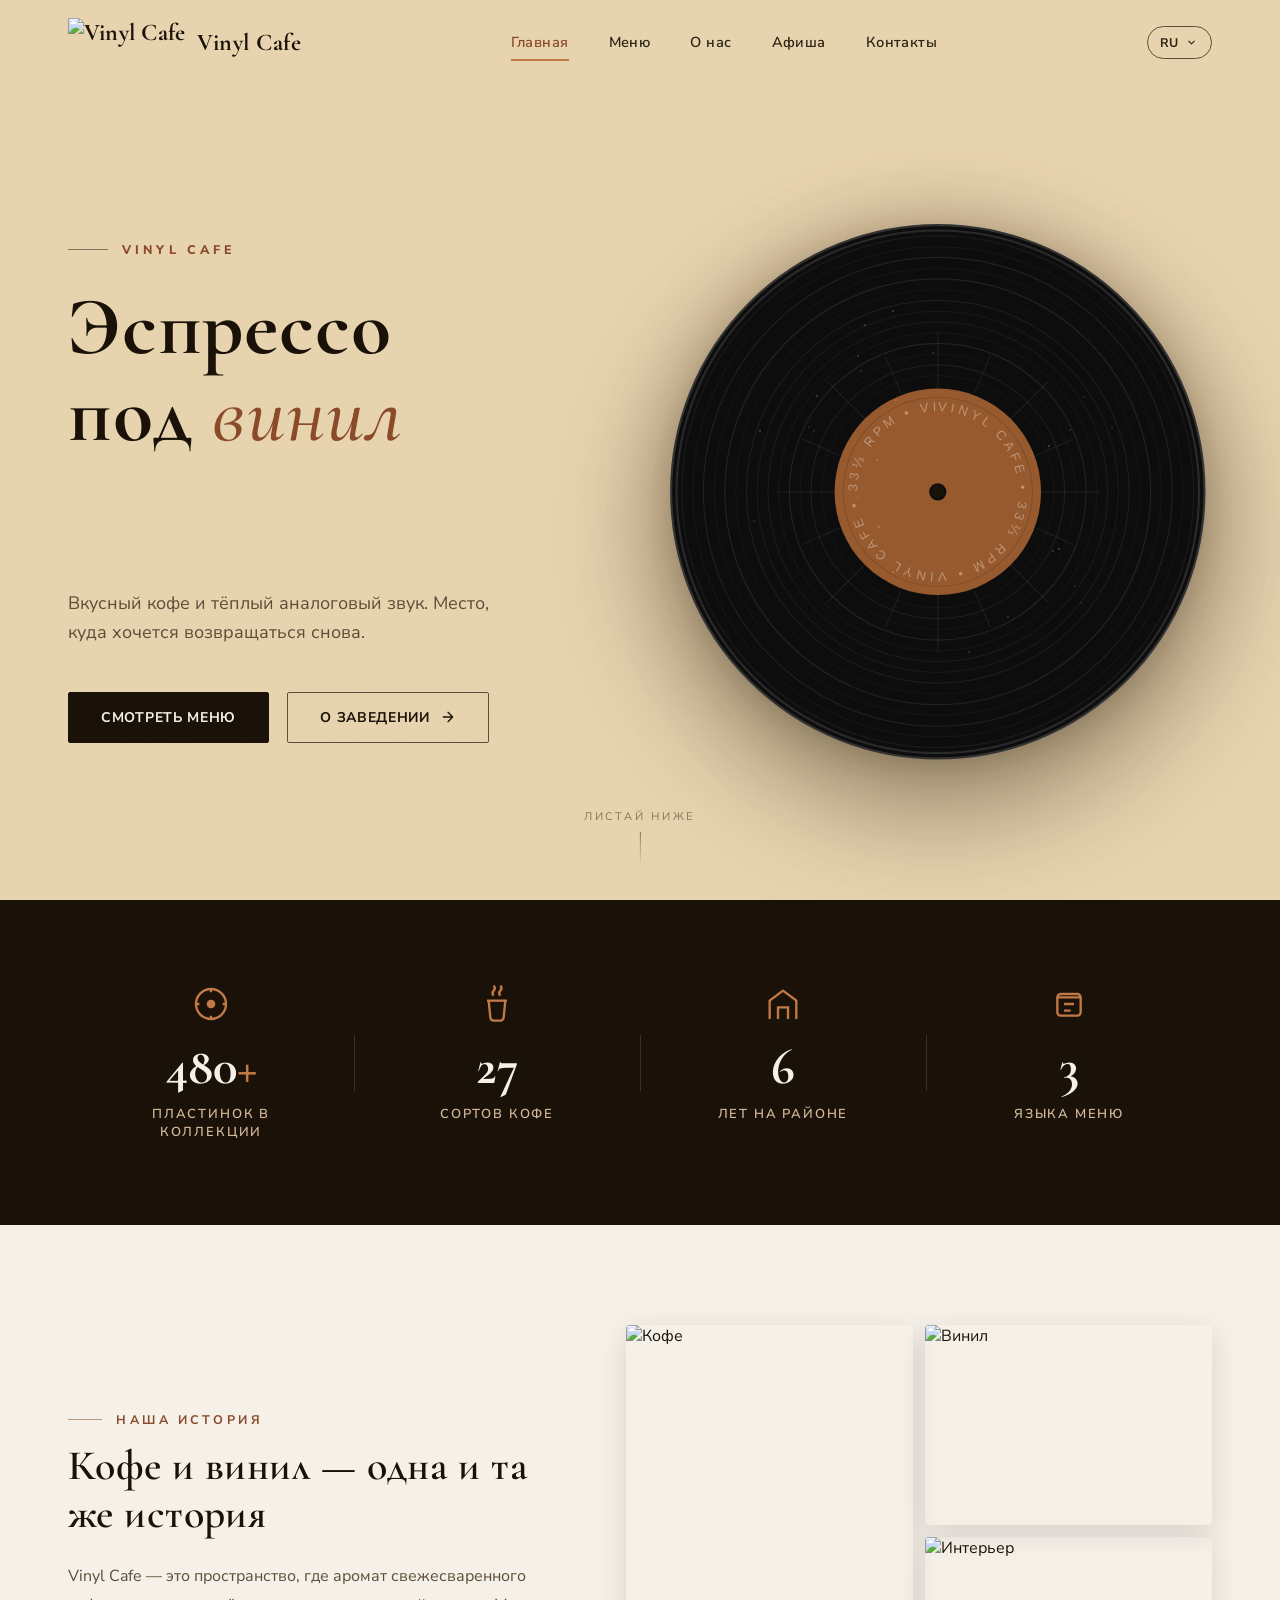
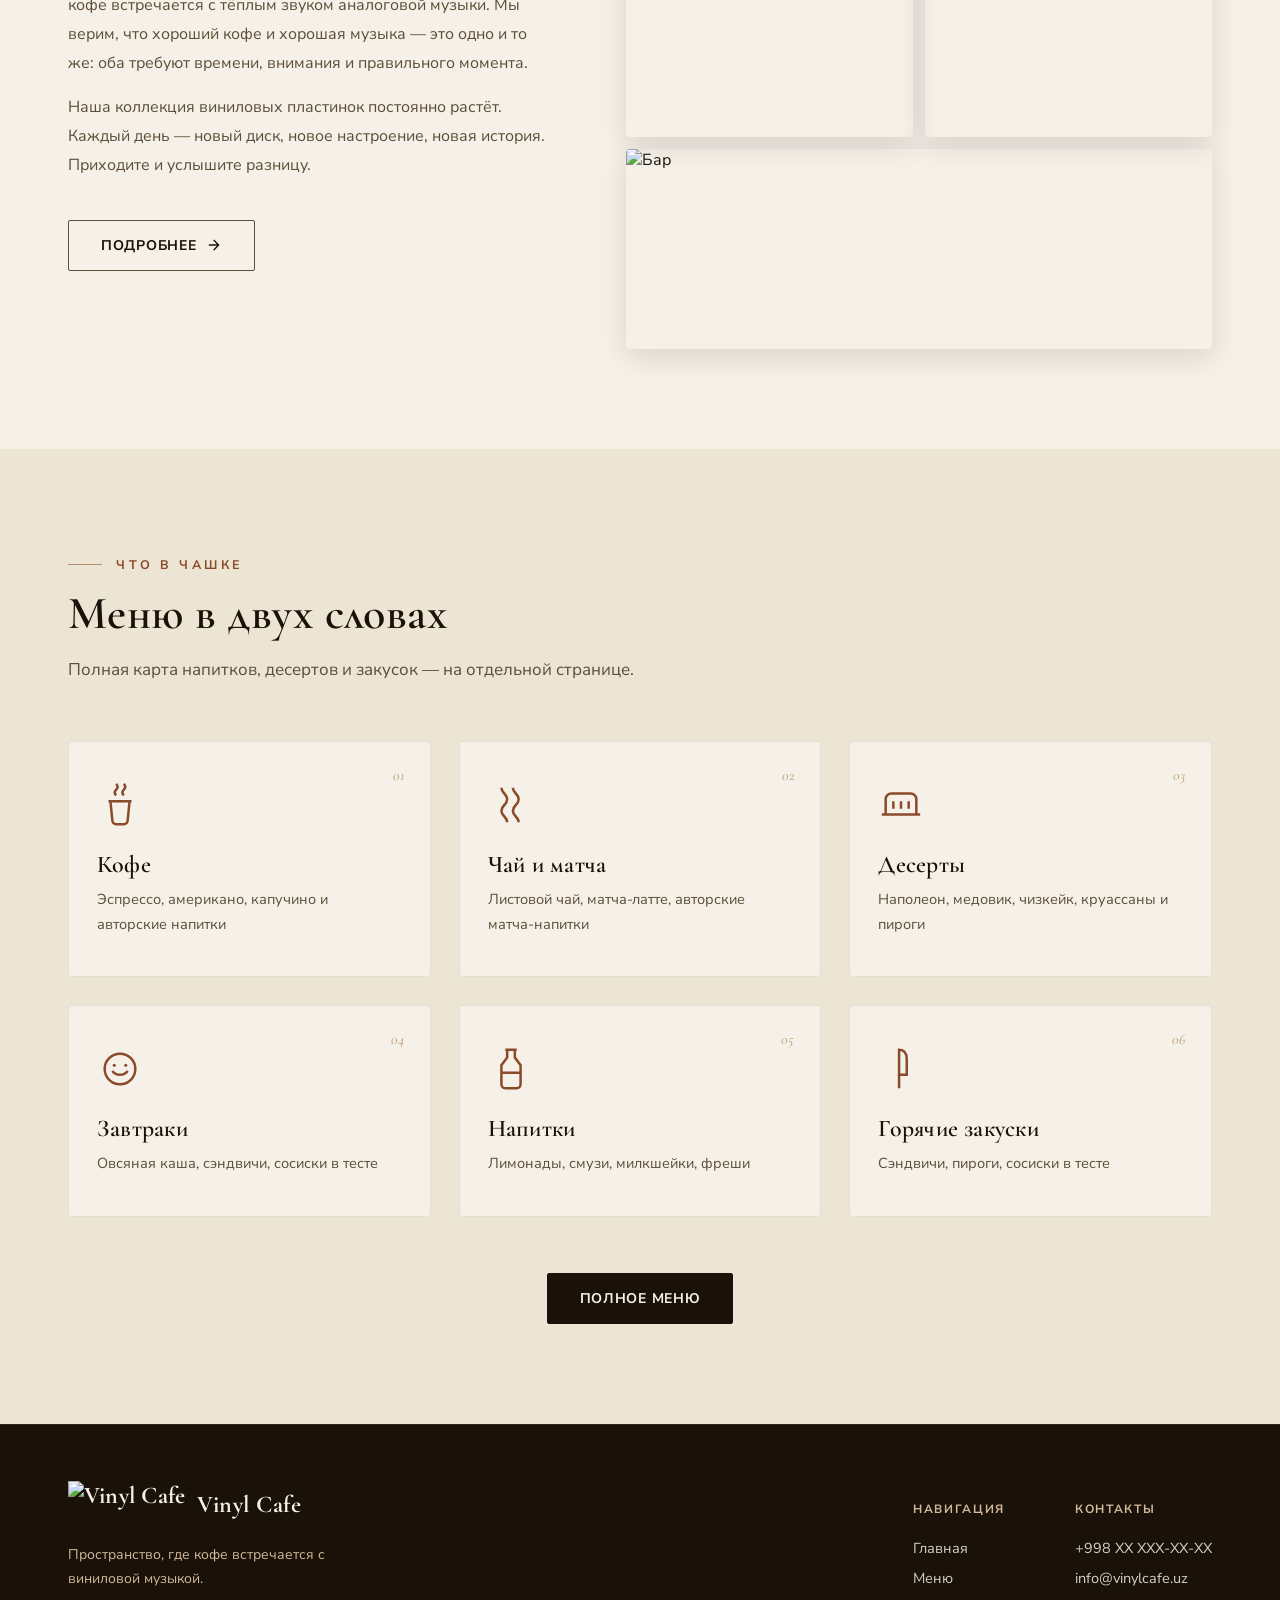
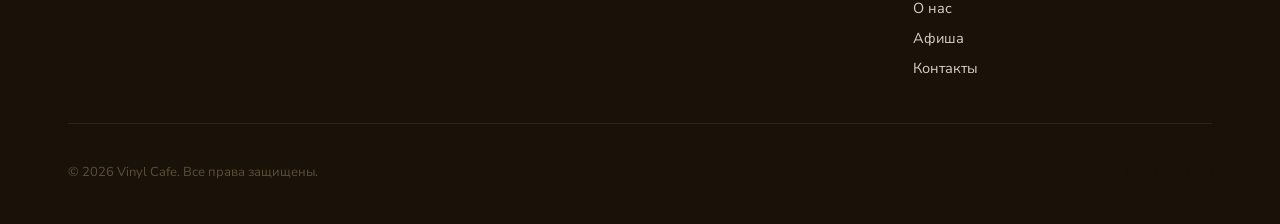
==== index.html @ 0c5d2803 "Add files via upload" ====
<!DOCTYPE html>
<html lang="ru">
<head>
<meta charset="UTF-8">
<meta name="viewport" content="width=device-width, initial-scale=1.0">
<title>Vinyl Cafe — кофе и винил</title>
<meta name="description" content="Vinyl Cafe — пространство, где кофе встречается с виниловой музыкой.">
<link rel="preconnect" href="https://fonts.googleapis.com">
<link rel="stylesheet" href="style.css">
</head>
<body>

<!-- ══════════════ NAV ══════════════ -->
<header class="nav" id="siteNav">
  <div class="nav__inner">
<a href="index.html" class="nav__logo">
  <img src="assets/images/logo_bg.png" alt="Vinyl Cafe" class="nav__logo-img" style="height:48px; width:auto;">
  <span class="nav__logo-text">Vinyl Cafe</span>
</a>
    <nav class="nav__links">
      <a href="index.html" class="nav__link active" data-i18n="nav_home">Главная</a>
      <a href="menu.html" class="nav__link" data-i18n="nav_menu">Меню</a>
      <a href="about.html" class="nav__link" data-i18n="nav_about">О нас</a>
      <a href="events.html" class="nav__link" data-i18n="nav_events">Афиша</a>
      <a href="contacts.html" class="nav__link" data-i18n="nav_contacts">Контакты</a>
    </nav>
    <div class="nav__right">
      <div class="lang" id="langSwitcher">
        <button class="lang__btn" type="button">
          <span id="langCurrent">RU</span>
          <svg viewBox="0 0 24 24" fill="none"><path d="M6 9l6 6 6-6" stroke-linecap="round" stroke-linejoin="round"/></svg>
        </button>
        <div class="lang__menu">
          <button class="lang__item" data-lang="ru"><span class="lang__flag">RU</span> Русский</button>
          <button class="lang__item" data-lang="en"><span class="lang__flag">EN</span> English</button>
          <button class="lang__item" data-lang="uz"><span class="lang__flag">UZ</span> O'zbekcha</button>
        </div>
      </div>
      <button class="nav__burger" id="burgerBtn"><span></span><span></span><span></span></button>
    </div>
  </div>
</header>

<div class="nav__overlay" id="navOverlay"></div>
<div class="nav__drawer" id="navDrawer">
  <button class="nav__drawer-close" id="drawerClose">
    <svg viewBox="0 0 24 24" fill="none"><path d="M6 6l12 12M18 6L6 18" stroke-linecap="round"/></svg>
  </button>
  <div class="nav__drawer-links">
    <a href="index.html" data-i18n="nav_home">Главная</a>
    <a href="menu.html" data-i18n="nav_menu">Меню</a>
    <a href="about.html" data-i18n="nav_about">О нас</a>
    <a href="events.html" data-i18n="nav_events">Афиша</a>
    <a href="contacts.html" data-i18n="nav_contacts">Контакты</a>
  </div>
  <div class="nav__drawer-social">
    <a class="social-btn" href="#" aria-label="Instagram">
      <svg viewBox="0 0 24 24"><rect x="3" y="3" width="18" height="18" rx="5"/><circle cx="12" cy="12" r="4"/><circle cx="17.5" cy="6.5" r="1" fill="currentColor" stroke="none"/></svg>
    </a>
    <a class="social-btn" href="#" aria-label="Telegram">
      <svg viewBox="0 0 24 24"><path d="M21 4L2.5 11.5l6 2 2 6.5 3-4 5 3.5L21 4z"/><path d="M8.5 13.5L18 7"/></svg>
    </a>
    <a class="social-btn" href="#" aria-label="YouTube">
      <svg viewBox="0 0 24 24"><rect x="2.5" y="6" width="19" height="12" rx="4"/><path d="M10.5 9.5l5 2.5-5 2.5v-5z" fill="currentColor" stroke="none"/></svg>
    </a>
  </div>
</div>

<!-- ══════════════ HERO ══════════════ -->
<section class="hero" id="hero">
  <div class="hero__grain"></div>
  <div class="hero__content">
    <div class="hero__text">
      <div class="hero__eyebrow">
        <span class="hero__eyebrow-line"></span>
        <span class="hero__eyebrow-text" id="heroTag">Vinyl Cafe</span>
      </div>
      <h1 class="hero__slogan" id="heroSlogan">
        <span id="sloganLine1"></span>
        <span id="sloganLine2"></span>
        <span id="sloganLine3"></span>
      </h1>
      <p class="hero__sub" id="heroSub"></p>
      <div class="hero__actions">
        <a href="menu.html" class="btn" data-i18n="hero_btn_menu">Смотреть меню</a>
        <a href="about.html" class="btn btn--ghost">
          <span data-i18n="hero_btn_about">О заведении</span>
          <svg viewBox="0 0 24 24" fill="none"><path d="M5 12h14M12 5l7 7-7 7" stroke-linecap="round" stroke-linejoin="round"/></svg>
        </a>
      </div>
    </div>
    <div class="hero__vinyl-area">
      <div class="hero__vinyl-wrapper" id="vinylWrapper">
        <div class="hero__vinyl-glow" id="vinylGlow"></div>
        <div class="hero__dust" aria-hidden="true"></div>
        <svg id="vinylSvg" viewBox="0 0 500 500" xmlns="http://www.w3.org/2000/svg" width="100%" height="100%">
          <g id="vinylDisc">
            <circle cx="250" cy="250" r="248" fill="#0D0D0D"/>
            <circle cx="250" cy="250" r="238" fill="none" stroke="#1a1a1a" stroke-width="1.2"/>
            <circle cx="250" cy="250" r="228" fill="none" stroke="#1a1a1a" stroke-width="0.8"/>
            <circle cx="250" cy="250" r="218" fill="none" stroke="#222" stroke-width="1"/>
            <circle cx="250" cy="250" r="208" fill="none" stroke="#1a1a1a" stroke-width="0.7"/>
            <circle cx="250" cy="250" r="198" fill="none" stroke="#222" stroke-width="1.2"/>
            <circle cx="250" cy="250" r="188" fill="none" stroke="#1a1a1a" stroke-width="0.6"/>
            <circle cx="250" cy="250" r="178" fill="none" stroke="#222" stroke-width="0.9"/>
            <circle cx="250" cy="250" r="168" fill="none" stroke="#1a1a1a" stroke-width="1"/>
            <circle cx="250" cy="250" r="158" fill="none" stroke="#222" stroke-width="0.7"/>
            <circle cx="250" cy="250" r="148" fill="none" stroke="#1a1a1a" stroke-width="0.8"/>
            <circle cx="250" cy="250" r="138" fill="none" stroke="#222" stroke-width="1.1"/>
            <circle cx="250" cy="250" r="128" fill="none" stroke="#1a1a1a" stroke-width="0.6"/>
            <circle cx="250" cy="250" r="118" fill="none" stroke="#222" stroke-width="0.9"/>
            <circle cx="250" cy="250" r="108" fill="none" stroke="#1a1a1a" stroke-width="0.7"/>
            <circle cx="250" cy="250" r="243" fill="none" stroke="#2a2a2a" stroke-width="2"/>
            <circle cx="250" cy="250" r="96" id="centerLabel" fill="#975a2f"/>
            <circle cx="250" cy="250" r="88" fill="none" stroke="rgba(0,0,0,0.15)" stroke-width="1"/>
            <path id="labelCircle" d="M250,175 a75,75 0 1,1 -0.01,0" fill="none"/>
            <text font-size="12" fill="rgba(255,255,255,0.35)" font-family="Arial" letter-spacing="3.5">
              <textPath href="#labelCircle">VINYL CAFE • 33⅓ RPM • VINYL CAFE • 33⅓ RPM • VINYL CAFE • </textPath>
            </text>
            <g stroke="rgba(255,255,255,0.07)" stroke-width="1">
              <line x1="250" y1="154" x2="250" y2="100"/>
              <line x1="250" y1="346" x2="250" y2="400"/>
              <line x1="154" y1="250" x2="100" y2="250"/>
              <line x1="346" y1="250" x2="400" y2="250"/>
              <line x1="182" y1="182" x2="147" y2="147"/>
              <line x1="318" y1="318" x2="353" y2="353"/>
              <line x1="318" y1="182" x2="353" y2="147"/>
              <line x1="182" y1="318" x2="147" y2="353"/>
              <line x1="216" y1="158" x2="201" y2="124"/>
              <line x1="284" y1="342" x2="299" y2="376"/>
              <line x1="342" y1="216" x2="376" y2="201"/>
              <line x1="158" y1="284" x2="124" y2="299"/>
              <line x1="158" y1="216" x2="124" y2="201"/>
              <line x1="342" y1="284" x2="376" y2="299"/>
              <line x1="216" y1="342" x2="201" y2="376"/>
              <line x1="284" y1="158" x2="299" y2="124"/>
            </g>
            <circle cx="250" cy="250" r="8" fill="#0D0D0D"/>
            <circle cx="250" cy="250" r="6" fill="#1a1209"/>
            <circle cx="250" cy="250" r="248" fill="none" stroke="#333" stroke-width="2"/>
          </g>
        </svg>
        
      </div>
    </div>
  </div>
  <div class="hero__scroll">
    <span data-i18n="hero_scroll">Листай ниже</span>
    <span class="line"></span>
  </div>
</section>

<!-- ══════════════ STATS ══════════════ -->
<section class="stats" id="stats">
  <div class="container">
    <div class="stats__grid" id="statsGrid"></div>
  </div>
</section>

<!-- ══════════════ ABOUT PREVIEW (на главной) ══════════════ -->
<section class="about-preview" id="about">
  <div class="container">
    <div class="about-preview__grid">
      <div class="about-preview__text reveal">
        <div class="eyebrow" data-i18n="about_eyebrow">Наша история</div>
        <h2 data-i18n="about_title">Кофе и винил — одна и та же история</h2>
        <p data-i18n="about_p1">Vinyl Cafe — это пространство, где аромат свежесваренного кофе встречается с тёплым звуком аналоговой музыки.</p>
        <p data-i18n="about_p2">Наша коллекция виниловых пластинок постоянно растёт. Каждый день — новый диск, новое настроение.</p>
        <a href="about.html" class="btn btn--ghost" style="margin-top:24px;">
          <span>Подробнее</span>
          <svg viewBox="0 0 24 24" fill="none"><path d="M5 12h14M12 5l7 7-7 7" stroke-linecap="round" stroke-linejoin="round"/></svg>
        </a>
      </div>
      <div class="about-preview__photos reveal">
        <div class="about-preview__grid-photos">
          <img src="assets/images/фото 1.jpg" alt="Кофе" class="about-preview__img about-preview__img--1">
          <img src="assets/images/фото 2.jpg" alt="Винил" class="about-preview__img about-preview__img--2">
          <img src="assets/images/фото 3.jpg" alt="Интерьер" class="about-preview__img about-preview__img--3">
          <img src="assets/images/фото 4.jpg" alt="Бар" class="about-preview__img about-preview__img--4">
        </div>
      </div>
    </div>
  </div>
</section>

<!-- ══════════════ MENU PREVIEW ══════════════ -->
<section class="menu-preview" id="menu">
  <div class="container">
    <div class="section-head reveal">
      <div class="eyebrow" data-i18n="menu_eyebrow">Что в чашке</div>
      <h2 data-i18n="menu_title">Меню в двух словах</h2>
      <p data-i18n="menu_desc">Полная карта напитков, десертов и виниловых редкостей — на отдельной странице.</p>
    </div>
    <div class="menu-grid" id="menuGrid"></div>
    <div class="menu-preview__cta">
    <a href="menu.html" class="btn" data-i18n="menu_cta">Полное меню</a>
    </div>
  </div>
</section>

<!-- ══════════════ FOOTER ══════════════ -->
<footer class="footer">
  <div class="container">
    <div class="footer__top">
      <div class="footer__brand">
        <a href="index.html" class="nav__logo">
          <img src="assets/images/logo_bg.png" alt="Vinyl Cafe" class="nav__logo-img" style="height:48px; width:auto;">
          <span class="nav__logo-text">Vinyl Cafe</span>
        </a>
        <p data-i18n="footer_desc">Пространство, где кофе встречается с виниловой музыкой.</p>
      </div>
      <div class="footer__cols">
        <div class="footer__col">
          <h5 data-i18n="footer_nav">Навигация</h5>
          <a href="index.html" data-i18n="nav_home">Главная</a>
          <a href="menu.html" data-i18n="nav_menu">Меню</a>
          <a href="about.html" data-i18n="nav_about">О нас</a>
          <a href="events.html" data-i18n="nav_events">Афиша</a>
          <a href="contacts.html" data-i18n="nav_contacts">Контакты</a>
        </div>
        <div class="footer__col">
          <h5 data-i18n="footer_contacts">Контакты</h5>
          <a href="tel:+998900000000">+998 XX XXX-XX-XX</a>
          <a href="mailto:info@vinylcafe.uz">info@vinylcafe.uz</a>
        </div>
      </div>
    </div>
    <div class="footer__bottom">
      <span>© 2026 Vinyl Cafe. <span data-i18n="footer_rights">Все права защищены.</span></span>
      <div class="footer__social">
        <a class="social-btn" href="#" aria-label="Instagram">
          <svg viewBox="0 0 24 24"><rect x="3" y="3" width="18" height="18" rx="5"/><circle cx="12" cy="12" r="4"/><circle cx="17.5" cy="6.5" r="1" fill="currentColor" stroke="none"/></svg>
        </a>
        <a class="social-btn" href="#" aria-label="Telegram">
          <svg viewBox="0 0 24 24"><path d="M21 4L2.5 11.5l6 2 2 6.5 3-4 5 3.5L21 4z"/><path d="M8.5 13.5L18 7"/></svg>
        </a>
      </div>
    </div>
  </div>
</footer>

<script src="i18n.js"></script>
<script src="script.js"></script>
</body>
</html>
---- style.css ----
@import url('https://fonts.googleapis.com/css2?family=Cormorant+Garamond:ital,wght@0,400;0,500;0,600;0,700;1,500&family=Nunito+Sans:wght@300;400;600;700;800&display=swap');

:root {
  --beige: #F5F0E8;
  --beige-dark: #EDE5D4;
  --brown-1: #E8D5B0;
  --brown-2: #D4B89A;
  --brown-3: #C8A882;
  --brown-4: #BF9B70;
  --ink: #1A1208;
  --ink-mid: #2C2416;
  --ink-light: #5C4E38;
  --accent: #C17A47;
  --accent-dark: #8B4A2A;
  --gold: #B8922A;

  --font-display: 'Cormorant Garamond', 'Georgia', serif;
  --font-body: 'Nunito Sans', 'Arial', sans-serif;

  --ease-vinyl: cubic-bezier(0.45, 0.05, 0.15, 1);
  --ease-soft: cubic-bezier(0.4, 0, 0.2, 1);

  --nav-h: 84px;
  --container: 1240px;
}

*, *::before, *::after { box-sizing: border-box; }
html { scroll-behavior: smooth; }
body {
  margin: 0;
  font-family: var(--font-body);
  color: var(--ink);
  background: var(--beige);
  -webkit-font-smoothing: antialiased;
  overflow-x: hidden;
}
h1, h2, h3, h4 {
  font-family: var(--font-display);
  font-weight: 600;
  color: var(--ink);
  margin: 0;
  letter-spacing: 0.01em;
}
p { margin: 0; line-height: 1.7; color: var(--ink-light); }
a { color: inherit; text-decoration: none; }
img { max-width: 100%; display: block; }
ul { list-style: none; margin: 0; padding: 0; }
button { font-family: inherit; cursor: pointer; background: none; border: none; }
svg { display: block; }

.container {
  max-width: var(--container);
  margin: 0 auto;
  padding: 0 48px;
}

::selection { background: var(--accent); color: var(--beige); }

.eyebrow {
  display: inline-flex;
  align-items: center;
  gap: 14px;
  font-family: var(--font-body);
  font-size: 12.5px;
  font-weight: 700;
  letter-spacing: 0.28em;
  text-transform: uppercase;
  color: var(--accent-dark);
}
.eyebrow::before {
  content: '';
  width: 34px; height: 1px;
  background: var(--accent-dark);
  opacity: 0.55;
}

.section-head {
  max-width: 640px;
  margin-bottom: 56px;
}
.section-head h2 {
  font-size: clamp(32px, 4vw, 46px);
  margin-top: 14px;
  line-height: 1.15;
}
.section-head p { margin-top: 16px; font-size: 17px; }

/* ─── Buttons ─── */
.btn {
  position: relative;
  display: inline-flex;
  align-items: center;
  gap: 10px;
  padding: 15px 32px;
  font-family: var(--font-body);
  font-size: 14px;
  font-weight: 700;
  letter-spacing: 0.05em;
  text-transform: uppercase;
  color: var(--beige);
  background: var(--ink);
  border: 1px solid var(--ink);
  border-radius: 2px;
  overflow: hidden;
  z-index: 1;
  transition: color 0.4s var(--ease-soft), border-color 0.4s var(--ease-soft);
}
.btn::before {
  content: '';
  position: absolute;
  inset: 0;
  background: var(--accent);
  transform: translateX(-102%);
  transition: transform 0.45s var(--ease-soft);
  z-index: -1;
}
.btn:hover::before { transform: translateX(0); }
.btn:hover { border-color: var(--accent); }

.btn--ghost {
  background: transparent;
  color: var(--ink);
  border: 1px solid var(--ink-light);
}
.btn--ghost::before { background: var(--ink); }
.btn--ghost:hover { color: var(--beige); border-color: var(--ink); }
.btn--ghost svg { width: 16px; height: 16px; stroke: currentColor; stroke-width: 2; transition: transform 0.3s var(--ease-soft); }
.btn--ghost:hover svg { transform: translateX(4px); }

/* ============================================================
   NAVIGATION (фикс)
   ============================================================ */
.nav {
  position: fixed;
  top: 0; left: 0; right: 0;
  z-index: 500;
  height: var(--nav-h);
  display: flex;
  align-items: center;
  background: transparent;
  transition: background 0.45s var(--ease-soft), backdrop-filter 0.45s var(--ease-soft), box-shadow 0.45s var(--ease-soft), height 0.35s var(--ease-soft);
}
.nav.is-scrolled {
  height: 68px;
  background: rgba(245, 240, 232, 0.85);
  -webkit-backdrop-filter: blur(14px) saturate(140%);
  backdrop-filter: blur(14px) saturate(140%);
  box-shadow: 0 1px 0 rgba(26,18,8,0.08), 0 12px 30px -18px rgba(26,18,8,0.25);
}
.nav__inner {
  width: 100%;
  max-width: var(--container);
  margin: 0 auto;
  padding: 0 48px;
  display: flex;
  align-items: center;
  justify-content: space-between;
}
.nav__logo {
  display: flex;
  align-items: center;
  gap: 12px;
  font-family: var(--font-display);
  font-size: 24px;
  font-weight: 700;
  color: var(--ink);
  letter-spacing: 0.01em;
}
.nav__logo .disc {
  width: 28px; height: 28px;
  border-radius: 50%;
  background: radial-gradient(circle at 35% 30%, #3a2c18, var(--ink) 70%);
  border: 2px solid var(--accent);
  position: relative;
  flex-shrink: 0;
}
.nav__logo .disc::after {
  content:'';
  position: absolute; inset: 0; margin: auto;
  width: 6px; height: 6px; border-radius: 50%;
  background: var(--beige);
}
.nav__logo-text { letter-spacing: 0.02em; }

.nav__links {
  display: flex;
  align-items: center;
  gap: 40px;
}
.nav__link {
  position: relative;
  font-size: 14.5px;
  font-weight: 600;
  letter-spacing: 0.03em;
  color: var(--ink-mid);
  padding: 6px 0;
  transition: color 0.3s var(--ease-soft);
}
.nav__link::after {
  content:'';
  position: absolute;
  left: 0; bottom: -3px;
  height: 2px; width: 0;
  background: var(--accent);
  transition: width 0.35s var(--ease-soft);
}
.nav__link:hover, .nav__link.active { color: var(--accent-dark); }
.nav__link:hover::after, .nav__link.active::after { width: 100%; }

.nav__right { display: flex; align-items: center; gap: 22px; }

/* Language Switcher */
.lang { position: relative; }
.lang__btn {
  display: flex;
  align-items: center;
  gap: 7px;
  background: transparent;
  border: 1px solid var(--ink-light);
  border-radius: 20px;
  padding: 7px 14px 7px 12px;
  font-size: 12.5px;
  font-weight: 700;
  letter-spacing: 0.06em;
  color: var(--ink-mid);
  transition: border-color 0.3s, background 0.3s;
}
.lang__btn:hover { border-color: var(--accent-dark); background: rgba(193,122,71,0.08); }
.lang__btn svg { width: 11px; height: 11px; stroke: currentColor; stroke-width: 2.4; transition: transform 0.3s var(--ease-soft); }
.lang.is-open .lang__btn svg { transform: rotate(180deg); }
.lang__menu {
  position: absolute;
  top: calc(100% + 10px);
  right: 0;
  min-width: 148px;
  background: var(--beige);
  border: 1px solid rgba(26,18,8,0.1);
  border-radius: 10px;
  box-shadow: 0 18px 40px -14px rgba(26,18,8,0.35);
  padding: 6px;
  opacity: 0;
  visibility: hidden;
  transform: translateY(-8px);
  transition: opacity 0.28s var(--ease-soft), transform 0.28s var(--ease-soft), visibility 0.28s;
}
.lang.is-open .lang__menu { opacity: 1; visibility: visible; transform: translateY(0); }
.lang__item {
  display: flex;
  align-items: center;
  gap: 10px;
  width: 100%;
  padding: 9px 10px;
  font-size: 13.5px;
  font-weight: 600;
  color: var(--ink-mid);
  border-radius: 6px;
  text-align: left;
  transition: background 0.2s, color 0.2s;
}
.lang__item:hover { background: var(--brown-1); color: var(--ink); }
.lang__flag {
  width: 22px; height: 16px;
  display: inline-flex; align-items:center; justify-content:center;
  font-size: 10px; font-weight: 800;
  background: var(--brown-2); border-radius: 3px; color: var(--ink);
}

.nav__burger {
  display: none;
  flex-direction: column;
  justify-content: center;
  gap: 5px;
  width: 40px; height: 40px;
}
.nav__burger span {
  display: block; height: 2px; width: 100%;
  background: var(--ink);
  border-radius: 2px;
  transition: transform 0.35s var(--ease-soft), opacity 0.25s var(--ease-soft);
}
.nav__burger.is-active span:nth-child(1){ transform: translateY(7px) rotate(45deg); }
.nav__burger.is-active span:nth-child(2){ opacity: 0; }
.nav__burger.is-active span:nth-child(3){ transform: translateY(-7px) rotate(-45deg); }

.nav__drawer {
  position: fixed;
  top: 0; right: 0;
  width: min(340px, 82vw);
  height: 100vh;
  background: var(--ink);
  z-index: 600;
  padding: 100px 40px 40px;
  transform: translateX(100%);
  transition: transform 0.55s var(--ease-vinyl);
  display: flex; flex-direction: column; gap: 34px;
}
.nav__drawer.is-open { transform: translateX(0); }
.nav__drawer-close {
  position: absolute;
  top: 28px; right: 28px;
  width: 40px; height: 40px;
  color: var(--beige);
}
.nav__drawer-close svg { width: 22px; height: 22px; stroke: currentColor; stroke-width: 1.7; }
.nav__drawer-links { display: flex; flex-direction: column; gap: 6px; }
.nav__drawer-links a {
  font-family: var(--font-display);
  font-size: 30px;
  font-weight: 600;
  color: var(--brown-1);
  padding: 10px 0;
  border-bottom: 1px solid rgba(245,240,232,0.08);
  opacity: 0;
  transform: translateY(14px);
  transition: opacity 0.5s var(--ease-soft), transform 0.5s var(--ease-soft), color 0.3s;
}
.nav__drawer.is-open .nav__drawer-links a { opacity: 1; transform: translateY(0); }
.nav__drawer-links a:hover { color: var(--accent); }
.nav__drawer-links a:nth-child(1){ transition-delay: 0.08s; }
.nav__drawer-links a:nth-child(2){ transition-delay: 0.14s; }
.nav__drawer-links a:nth-child(3){ transition-delay: 0.2s; }
.nav__drawer-links a:nth-child(4){ transition-delay: 0.26s; }
.nav__drawer-links a:nth-child(5){ transition-delay: 0.32s; }

.nav__overlay {
  position: fixed; inset: 0;
  background: rgba(26,18,8,0.45);
  z-index: 550;
  opacity: 0; visibility: hidden;
  transition: opacity 0.4s var(--ease-soft), visibility 0.4s;
}
.nav__overlay.is-open { opacity: 1; visibility: visible; }

/* ============================================================
   HERO (ФИКС)
   ============================================================ */
.hero {
  position: relative;
  min-height: 100vh; /* оставляем */
  padding-top: var(--nav-h);
  display: flex;
  align-items: center;
  overflow: hidden;
  background-color: var(--brown-1);
  transition: background-color 0.9s var(--ease-soft);
}

.hero__content {
  position: relative;
  z-index: 3;
  width: 100%;
  max-width: var(--container);
  margin: 0 auto;
  padding: 60px 48px;
  display: grid;
  grid-template-columns: 45% 55%;
  gap: 40px;
  align-items: center;
  min-height: calc(100vh - var(--nav-h)); /* было так, оставляем */
}
.hero__grain {
  position: absolute; inset: 0;
  z-index: 1;
  opacity: 0.04;
  mix-blend-mode: multiply;
  background-image: url("data:image/svg+xml,%3Csvg xmlns='http://www.w3.org/2000/svg' width='120' height='120'%3E%3Cfilter id='n'%3E%3CfeTurbulence type='fractalNoise' baseFrequency='0.9' numOctaves='2' stitchTiles='stitch'/%3E%3C/filter%3E%3Crect width='100%25' height='100%25' filter='url(%23n)'/%3E%3C/svg%3E");
  pointer-events: none;
}

.hero__text { max-width: 560px; }

.hero__eyebrow {
  display: flex;
  align-items: center;
  gap: 14px;
  margin-bottom: 26px;
}
.hero__eyebrow-line { width: 40px; height: 1px; background: currentColor; opacity: 0.5; }
.hero__eyebrow-text {
  font-size: 12.5px;
  font-weight: 800;
  letter-spacing: 0.32em;
  text-transform: uppercase;
  transition: color 0.6s var(--ease-soft);
}
.hero__slogan {
  font-size: clamp(48px, 6.5vw, 82px);
  line-height: 1.06;
  font-weight: 700;
  min-height: 3.4em; /* ← УЖЕ ЕСТЬ, ЭТО ФИКСИРУЕТ ВЫСОТУ СЛОГАНА */
}
.hero__slogan em {
  font-style: italic;
  font-weight: 500;
  color: var(--accent-dark);
}
.hero__slogan span { display: block; transition: opacity 0.4s var(--ease-soft); }

.hero__sub {
  margin-top: 26px;
  font-size: 18px;
  line-height: 1.65;
  max-width: 440px;
  min-height: 3.4em; /* ← УЖЕ ЕСТЬ, ФИКСИРУЕТ ВЫСОТУ ПОДЗАГОЛОВКА */
}


.hero__actions {
  display: flex;
  align-items: center;
  gap: 18px;
  margin-top: 42px;
}

/* VINYL AREA — увеличенная пластинка */
.hero__vinyl-area {
  position: relative;
  height: 100%;
  min-height: 520px;
  display: flex;
  align-items: center;
  justify-content: center;
  z-index: 2;
}
.hero__vinyl-wrapper {
  position: relative;
  width: min(560px, 42vw);
  aspect-ratio: 1;
  filter: drop-shadow(0 40px 60px rgba(26,18,8,0.35)) drop-shadow(0 8px 18px rgba(26,18,8,0.25));
}
.hero__vinyl-glow {
  position: absolute;
  inset: -14%;
  border-radius: 50%;
  background: radial-gradient(circle, var(--accent) 0%, transparent 68%);
  opacity: 0.35;
  filter: blur(30px);
  z-index: -1;
  transition: background 0.8s var(--ease-soft);
  animation: glowPulse 4.5s ease-in-out infinite;
}
@keyframes glowPulse {
  0%, 100%{ opacity: 0.28; transform: scale(1); }
  50%{ opacity: 0.42; transform: scale(1.035); }
}
.hero__vinyl-wrapper svg { width: 100%; height: 100%; }

/* Dust */
.hero__dust { position:absolute; inset:0; pointer-events:none; }
.hero__dust span {
  position: absolute;
  width: 2px; height: 2px;
  background: rgba(255,255,255,0.5);
  border-radius: 50%;
}

.hero__scroll {
  position: absolute;
  bottom: 34px;
  left: 50%;
  transform: translateX(-50%);
  z-index: 3;
  display: flex;
  flex-direction: column;
  align-items: center;
  gap: 8px;
  font-size: 11px;
  letter-spacing: 0.25em;
  text-transform: uppercase;
  color: var(--ink-light);
  opacity: 0.7;
  pointer-events: none; /* чтобы не мешал кликам */
}
.hero__scroll .line {
  width: 1px; height: 34px;
  background: linear-gradient(to bottom, var(--ink-light), transparent);
  overflow: hidden;
  position: relative;
}
.hero__scroll .line::after {
  content:'';
  position: absolute; top:-100%; left:0; width:100%; height:100%;
  background: var(--accent-dark);
  animation: scrollDown 2s ease-in-out infinite;
}
@keyframes scrollDown {
  0%{ top:-100%; } 60%{ top:100%; } 100%{ top:100%; }
}

/* ============================================================
   STATS
   ============================================================ */
.stats {
  background: var(--ink);
  padding: 84px 0;
}
.stats__grid {
  display: grid;
  grid-template-columns: repeat(4, 1fr);
  gap: 0;
}
.stat {
  padding: 0 32px;
  text-align: center;
  opacity: 0;
  transform: translateY(24px);
  transition: opacity 0.7s var(--ease-soft), transform 0.7s var(--ease-soft);
}
.stat.is-visible { opacity: 1; transform: translateY(0); }
.stat + .stat::before {
  content:'';
  position: absolute;
  left: 0; top: 50%; transform: translateY(-50%);
  width: 1px; height: 56px;
  background: rgba(245,240,232,0.14);
}
.stat { position: relative; }
.stat__icon {
  width: 40px; height: 40px;
  margin: 0 auto 18px;
  color: var(--accent);
}
.stat__icon svg { width: 100%; height: 100%; stroke: currentColor; fill: none; stroke-width: 1.4; }
.stat__num {
  font-family: var(--font-display);
  font-size: clamp(38px, 4vw, 54px);
  font-weight: 700;
  color: var(--beige);
  line-height: 1;
}
.stat__num .suffix { color: var(--accent); }
.stat__label {
  margin-top: 12px;
  font-size: 13px;
  letter-spacing: 0.14em;
  text-transform: uppercase;
  color: var(--brown-2);
  font-weight: 600;
}

/* ============================================================
   ABOUT PAGE — ГАЛЕРЕЯ
   ============================================================ */
.about-page { padding: 80px 0; background: var(--beige); }
.about-page__grid {
  display: grid;
  grid-template-columns: 1fr 1.4fr;
  gap: 70px;
  align-items: start;
}
.about-page__text p { font-size: 16.5px; margin-bottom: 18px; }
.about-page__quote {
  margin: 30px 0;
  padding-left: 22px;
  border-left: 2px solid var(--accent);
  font-family: var(--font-display);
  font-style: italic;
  font-size: 21px;
  color: var(--ink-mid);
  line-height: 1.5;
}

/* Gallery Grid — много фото */
.about-page__gallery { width: 100%; }
.gallery-grid {
  display: grid;
  grid-template-columns: repeat(3, 1fr);
  grid-template-rows: auto;
  gap: 12px;
}
.gallery-item {
  position: relative;
  overflow: hidden;
  border-radius: 4px;
  box-shadow: 0 8px 30px rgba(26,18,8,0.12);
  transition: transform 0.4s var(--ease-soft), box-shadow 0.4s var(--ease-soft);
}
.gallery-item:hover {
  transform: scale(1.02);
  box-shadow: 0 16px 50px rgba(26,18,8,0.2);
  z-index: 2;
}
.gallery-item img {
  width: 100%;
  height: 100%;
  object-fit: cover;
  display: block;
  transition: transform 0.6s var(--ease-soft);
}
.gallery-item:hover img { transform: scale(1.05); }
.gallery-item figcaption {
  position: absolute;
  bottom: 0; left: 0; right: 0;
  padding: 30px 16px 14px;
  background: linear-gradient(to top, rgba(26,18,8,0.7), transparent);
  color: var(--beige);
  font-family: var(--font-display);
  font-size: 14px;
  font-style: italic;
  opacity: 0;
  transition: opacity 0.4s var(--ease-soft);
}
.gallery-item:hover figcaption { opacity: 1; }

.gallery-item--1 { grid-column: 1 / 3; grid-row: 1 / 3; aspect-ratio: 1/1; }
.gallery-item--2 { grid-column: 3 / 4; grid-row: 1 / 2; aspect-ratio: 1/1; }
.gallery-item--3 { grid-column: 3 / 4; grid-row: 2 / 3; aspect-ratio: 1/1; }
.gallery-item--4 { grid-column: 1 / 2; grid-row: 3 / 4; aspect-ratio: 1/1; }
.gallery-item--5 { grid-column: 2 / 3; grid-row: 3 / 4; aspect-ratio: 1/1; }
.gallery-item--6 { grid-column: 3 / 4; grid-row: 3 / 4; aspect-ratio: 1/1; }

/* ============================================================
   MENU PREVIEW
   ============================================================ */
.menu-preview { padding: 100px 0; background: var(--beige-dark); }
.menu-grid {
  display: grid;
  grid-template-columns: repeat(3, 1fr);
  gap: 28px;
}
.menu-card {
  position: relative;
  padding: 40px 28px;
  background: var(--beige);
  border: 1px solid rgba(26,18,8,0.08);
  border-radius: 4px;
  overflow: hidden;
  opacity: 0;
  transform: translateY(28px);
  transition: opacity 0.6s var(--ease-soft), transform 0.6s var(--ease-soft), box-shadow 0.4s var(--ease-soft), border-color 0.4s var(--ease-soft);
}
.menu-card.is-visible { opacity: 1; transform: translateY(0); }
.menu-card::after {
  content:'';
  position: absolute; left: 0; bottom: 0; right: 0;
  height: 3px;
  background: var(--accent);
  transform: scaleX(0);
  transform-origin: left;
  transition: transform 0.5s var(--ease-soft);
}
.menu-card:hover {
  box-shadow: 0 30px 50px -24px rgba(26,18,8,0.3);
  border-color: transparent;
}
.menu-card:hover::after { transform: scaleX(1); }
.menu-card__icon {
  width: 46px; height: 46px;
  margin-bottom: 22px;
  color: var(--accent-dark);
  transition: transform 0.4s var(--ease-soft);
}
.menu-card:hover .menu-card__icon { transform: translateY(-4px) rotate(-4deg); }
.menu-card__icon svg { width: 100%; height: 100%; fill: none; stroke: currentColor; stroke-width: 1.3; }
.menu-card h3 { font-size: 24px; margin-bottom: 8px; }
.menu-card p { font-size: 14.5px; }
.menu-card__num {
  position: absolute; top: 24px; right: 26px;
  font-family: var(--font-display);
  font-style: italic;
  font-size: 15px;
  color: var(--brown-4);
}
.menu-preview__cta { text-align: center; margin-top: 56px; }

/* ============================================================
   EVENTS
   ============================================================ */
.events-list { display: flex; flex-direction: column; }
.event-row {
  display: grid;
  grid-template-columns: 140px 1px 1fr auto;
  align-items: center;
  gap: 34px;
  padding: 30px 0;
  border-bottom: 1px solid rgba(26,18,8,0.1);
  opacity: 0;
  transform: translateY(20px);
  transition: opacity 0.6s var(--ease-soft), transform 0.6s var(--ease-soft), background 0.3s;
}
.event-row.is-visible { opacity: 1; transform: translateY(0); }
.event-row:first-child { border-top: 1px solid rgba(26,18,8,0.1); }
.event-date .d { font-family: var(--font-display); font-size: 36px; font-weight: 700; line-height: 1; color: var(--accent-dark); }
.event-date .m { font-size: 12px; letter-spacing: 0.16em; text-transform: uppercase; color: var(--ink-light); margin-top: 4px; }
.event-sep { height: 54px; background: rgba(26,18,8,0.1); }
.event-body h3 { font-size: 22px; margin-bottom: 6px; }
.event-body p { font-size: 14.5px; }
.event-tag {
  justify-self: end;
  padding: 8px 18px;
  border: 1px solid var(--ink-light);
  border-radius: 20px;
  font-size: 12px;
  font-weight: 700;
  letter-spacing: 0.05em;
  text-transform: uppercase;
  color: var(--ink-mid);
  white-space: nowrap;
}

/* ============================================================
   CONTACTS
   ============================================================ */
.contacts__grid {
  display: grid;
  grid-template-columns: 1fr 1fr;
  gap: 70px;
  align-items: start;
}
.contact-item {
  display: flex;
  gap: 18px;
  padding: 22px 0;
  border-bottom: 1px solid rgba(26,18,8,0.1);
}
.contact-item:first-child{ padding-top: 0; }
.contact-item__icon {
  width: 22px; height: 22px;
  flex-shrink: 0;
  margin-top: 3px;
  color: var(--accent);
}
.contact-item__icon svg { width:100%; height:100%; fill:none; stroke:currentColor; stroke-width:1.6; }
.contact-item h4 {
  font-size: 12px;
  letter-spacing: 0.14em;
  text-transform: uppercase;
  color: var(--ink-light);
  font-weight: 700;
  margin-bottom: 6px;
  font-family: var(--font-body);
}
.contact-item a, .contact-item span {
  font-size: 17px;
  color: var(--ink);
  transition: color 0.25s;
}
.contact-item a:hover{ color: var(--accent-dark); }
.contacts__social { display: flex; gap: 14px; margin-top: 30px; }
.social-btn {
  width: 44px; height: 44px;
  display: flex; align-items: center; justify-content: center;
  border: 1px solid rgba(26,18,8,0.2);
  border-radius: 50%;
  color: var(--ink);
  transition: background 0.3s, border-color 0.3s, transform 0.3s;
}
.social-btn svg { width: 18px; height: 18px; fill: none; stroke: currentColor; stroke-width: 1.6; }
.social-btn:hover { background: var(--accent); border-color: var(--accent); color: var(--beige); transform: translateY(-3px); }

.contacts__map {
  position: relative;
  height: 100%;
  min-height: 380px;
  border-radius: 6px;
  overflow: hidden;
  background:
    repeating-linear-gradient(0deg, rgba(26,18,8,0.05) 0 1px, transparent 1px 40px),
    repeating-linear-gradient(90deg, rgba(26,18,8,0.05) 0 1px, transparent 1px 40px),
    var(--beige-dark);
  display: flex;
  align-items: center;
  justify-content: center;
  border: 1px solid rgba(26,18,8,0.1);
}
.contacts__map .pin {
  display: flex; flex-direction: column; align-items: center; gap: 12px;
  color: var(--ink-light);
  text-align: center;
}
.contacts__map .pin svg { width: 30px; height: 30px; stroke: var(--accent); fill: none; stroke-width: 1.6; }
.contacts__map .pin span { font-size: 13px; letter-spacing: 0.08em; }

/* ============================================================
   FOOTER
   ============================================================ */
.footer {
  background: var(--ink);
  color: var(--brown-2);
  padding: 56px 0 30px;
  border-top: 1px solid rgba(245,240,232,0.08);
}
.footer__top {
  display: flex;
  justify-content: space-between;
  align-items: flex-start;
  gap: 40px;
  padding-bottom: 40px;
}
.footer__brand{ max-width: 300px; }
.footer__brand .nav__logo{ color: var(--beige); margin-bottom: 14px; }
.footer__brand p{ font-size: 14px; color: var(--brown-2); }
.footer__cols{ display: flex; gap: 70px; }
.footer__col h5 {
  font-size: 12px; letter-spacing: 0.14em; text-transform: uppercase;
  color: var(--brown-2); margin-bottom: 16px; font-weight: 700;
}
.footer__col a {
  display: block; font-size: 14.5px; color: var(--beige);
  padding: 5px 0; opacity: 0.85; transition: opacity 0.25s, color 0.25s;
}
.footer__col a:hover{ opacity: 1; color: var(--accent); }
.footer__bottom {
  display: flex; justify-content: space-between; align-items: center;
  padding-top: 26px; border-top: 1px solid rgba(245,240,232,0.08);
  font-size: 13px; color: var(--ink-light);
}
.footer__social{ display: flex; gap: 12px; }

/* ============================================================
   MENU PAGE
   ============================================================ */
.menu-tabs-wrap {
  position: sticky;
  top: 68px;
  z-index: 100;
  background: rgba(245,240,232,0.9);
  backdrop-filter: blur(10px);
  border-bottom: 1px solid rgba(26,18,8,0.08);
}
.menu-tabs {
  max-width: var(--container);
  margin: 0 auto;
  padding: 0 48px;
  display: flex;
  gap: 8px;
  overflow-x: auto;
  scrollbar-width: none;
}
.menu-tabs::-webkit-scrollbar{ display: none; }
.menu-tabs__link {
  flex-shrink: 0;
  padding: 18px 20px;
  font-size: 13.5px;
  font-weight: 700;
  letter-spacing: 0.03em;
  color: var(--ink-light);
  border-bottom: 2px solid transparent;
  transition: color 0.3s, border-color 0.3s;
  white-space: nowrap;
}
.menu-tabs__link:hover{ color: var(--ink); }
.menu-tabs__link.active{ color: var(--accent-dark); border-color: var(--accent-dark); }

.menu-body { padding: 70px 0 130px; background: var(--beige); }
.menu-section { padding: 40px 0; scroll-margin-top: 150px; }
.menu-section__head {
  display: flex; align-items: baseline; gap: 16px;
  margin-bottom: 30px;
  padding-bottom: 16px;
  border-bottom: 1px solid rgba(26,18,8,0.12);
}
.menu-section__num {
  font-family: var(--font-display);
  font-style: italic;
  font-size: 18px;
  color: var(--accent-dark);
}
.menu-section__head h2 { font-size: clamp(26px, 3vw, 34px); }
.menu-item-list { display: flex; flex-direction: column; }
.menu-item {
  display: flex;
  align-items: baseline;
  gap: 16px;
  padding: 18px 4px;
  border-bottom: 1px dashed rgba(26,18,8,0.14);
  transition: background 0.25s;
}
.menu-item:hover{ background: rgba(193,122,71,0.06); }
.menu-item:last-child{ border-bottom: none; }
.menu-item__info h4 { font-family: var(--font-display); font-size: 20px; font-weight: 600; }
.menu-item__info p { font-size: 14px; margin-top: 3px; }
.menu-item__dots {
  flex: 1;
  border-bottom: 1px dotted rgba(26,18,8,0.25);
  margin: 0 4px;
  transform: translateY(-6px);
  min-width: 20px;
}
.menu-item__price {
  font-family: var(--font-display);
  font-size: 18px;
  font-weight: 600;
  color: var(--ink-mid);
  white-space: nowrap;
}

/* ============================================================
   RESPONSIVE
   ============================================================ */
@media (max-width: 1200px) {
  .container, .nav__inner { padding: 0 32px; }
  .hero__content { padding: 50px 32px; }
  .hero__vinyl-wrapper { width: min(480px, 40vw); }
}

@media (max-width: 1020px) {
  .hero__content {
    grid-template-columns: 1fr;
    gap: 30px;
    min-height: auto;
    padding: 40px 32px 60px;
  }
  .hero__vinyl-area { min-height: 340px; }
  .hero__vinyl-wrapper { width: min(380px, 70vw); }
  .hero__slogan { font-size: clamp(40px, 7vw, 52px); }
  .stats__grid { grid-template-columns: repeat(2, 1fr); gap: 40px 0; }
  .stat + .stat::before { display: none; }
  .about-page__grid { grid-template-columns: 1fr; gap: 50px; }
  .gallery-grid { grid-template-columns: repeat(2, 1fr); }
  .gallery-item--1 { grid-column: 1 / 3; grid-row: 1 / 2; aspect-ratio: 16/10; }
  .gallery-item--2 { grid-column: 1 / 2; grid-row: 2 / 3; aspect-ratio: 1/1; }
  .gallery-item--3 { grid-column: 2 / 3; grid-row: 2 / 3; aspect-ratio: 1/1; }
  .gallery-item--4 { grid-column: 1 / 2; grid-row: 3 / 4; aspect-ratio: 1/1; }
  .gallery-item--5 { grid-column: 2 / 3; grid-row: 3 / 4; aspect-ratio: 1/1; }
  .gallery-item--6 { grid-column: 1 / 3; grid-row: 4 / 5; aspect-ratio: 16/10; }
  .contacts__grid { grid-template-columns: 1fr; gap: 46px; }
  .menu-grid { grid-template-columns: repeat(2, 1fr); }
  .footer__top { flex-direction: column; gap: 30px; }
  .footer__cols { gap: 40px; flex-wrap: wrap; }
}

@media (max-width: 768px) {
  .nav__links { display: none; }
  .nav__burger { display: flex; }
  .container, .nav__inner { padding: 0 22px; }
  .hero__content { padding: 30px 22px 60px; }
  .hero__slogan { font-size: 38px; min-height: 0; }
  .hero__sub { min-height: 0; font-size: 16px; }
  .hero__actions { flex-direction: column; align-items: stretch; }
  .hero__actions .btn { justify-content: center; }
  .hero__vinyl-wrapper { width: min(280px, 75vw); }
  .hero__vinyl-area { min-height: 280px; }
  .stats { padding: 60px 0; }
  .stats__grid { grid-template-columns: 1fr 1fr; gap: 30px 0; }
  .stat { padding: 0 16px; }
  .about-page { padding: 60px 0; }
  .about-page__grid { gap: 40px; }
  .gallery-grid { gap: 8px; }
  .menu-preview { padding: 60px 0; }
  .menu-grid { grid-template-columns: 1fr; }
  .event-row { grid-template-columns: 1fr; gap: 10px; }
  .event-sep { display: none; }
  .event-tag { justify-self: start; }
  .menu-tabs { padding: 0 22px; }
  .menu-body { padding: 40px 0 90px; }
  .menu-item { flex-wrap: wrap; }
  .menu-item__dots { display: none; }
  .menu-item__price { margin-left: auto; }
  .footer__bottom { flex-direction: column; gap: 14px; text-align: center; }
}

@media (max-width: 480px) {
  .hero__slogan { font-size: 32px; }
  .gallery-grid { gap: 6px; }
  .gallery-item figcaption { font-size: 12px; padding: 20px 10px 10px; }
}
/* ============================================================
   ABOUT PREVIEW (на главной)
   ============================================================ */
.about-preview {
  padding: 100px 0;
  background: var(--beige);
}
.about-preview__grid {
  display: grid;
  grid-template-columns: 1fr 1.2fr;
  gap: 70px;
  align-items: center;
}
.about-preview__text p {
  font-size: 16px;
  line-height: 1.8;
  color: var(--ink-light);
  margin-bottom: 16px;
}
.about-preview__text h2 {
  font-size: clamp(30px, 3.6vw, 42px);
  margin: 14px 0 24px;
  line-height: 1.15;
}
.about-preview__grid-photos {
  display: grid;
  grid-template-columns: 1fr 1fr;
  gap: 12px;
}
.about-preview__img {
  width: 100%;
  height: 200px;
  object-fit: cover;
  border-radius: 4px;
  box-shadow: 0 8px 30px rgba(26,18,8,0.12);
  transition: transform 0.4s ease, box-shadow 0.4s ease;
}
.about-preview__img:hover {
  transform: scale(1.03);
  box-shadow: 0 16px 50px rgba(26,18,8,0.2);
}
.about-preview__img--1 { grid-column: 1 / 2; grid-row: 1 / 3; height: 412px; }
.about-preview__img--2 { grid-column: 2 / 3; grid-row: 1 / 2; height: 200px; }
.about-preview__img--3 { grid-column: 2 / 3; grid-row: 2 / 3; height: 200px; }
.about-preview__img--4 { grid-column: 1 / 3; grid-row: 3 / 4; height: 200px; }

@media (max-width: 768px) {
  .about-preview__grid {
    grid-template-columns: 1fr;
    gap: 40px;
  }
  
  .about-preview__grid-photos {
    display: grid;
    grid-template-columns: 1fr 1fr;
    grid-template-rows: auto auto auto;
    gap: 8px;
  }
  
  .about-preview__img {
    width: 100%;
    object-fit: cover;
  }
  
  .about-preview__img--2 { 
    grid-column: 1 / 2; 
    grid-row: 1 / 2; 
    height: 180px;
  }
  
  .about-preview__img--3 { 
    grid-column: 2 / 3; 
    grid-row: 1 / 2; 
    height: 180px;
  }
  
  .about-preview__img--1 { 
    grid-column: 1 / 3; 
    grid-row: 2 / 3; 
    height: 320px;
  }
  
  .about-preview__img--4 { 
    grid-column: 1 / 3; 
    grid-row: 3 / 4; 
    height: 200px;
  }
}
/* ============================================================
   GALLERY ITEMS (для about.html с оверлеем)
   ============================================================ */
.gallery-item {
  position: relative;
  overflow: hidden;
  border-radius: 4px;
  box-shadow: 0 8px 30px rgba(26,18,8,0.12);
  cursor: pointer;
  transition: transform 0.4s ease, box-shadow 0.4s ease;
}
.gallery-item:hover {
  transform: scale(1.02);
  box-shadow: 0 16px 50px rgba(26,18,8,0.25);
  z-index: 2;
}
.gallery-item img {
  width: 100%;
  height: 100%;
  object-fit: cover;
  display: block;
  transition: transform 0.6s ease;
}
.gallery-item:hover img { transform: scale(1.05); }

.gallery-item__overlay {
  position: absolute;
  inset: 0;
  background: rgba(26,18,8,0.5);
  display: flex;
  flex-direction: column;
  align-items: center;
  justify-content: center;
  opacity: 0;
  transition: opacity 0.4s ease;
  gap: 8px;
}
.gallery-item:hover .gallery-item__overlay { opacity: 1; }
.gallery-item__icon {
  font-size: 28px;
  color: white;
  opacity: 0.8;
}
.gallery-item__title {
  color: white;
  font-family: var(--font-display);
  font-size: 16px;
  font-style: italic;
  letter-spacing: 0.02em;
}

/* ============================================================
   LIGHTBOX
   ============================================================ */
.lightbox {
  position: fixed;
  inset: 0;
  background: rgba(0,0,0,0.92);
  z-index: 9999;
  display: flex;
  align-items: center;
  justify-content: center;
  opacity: 0;
  visibility: hidden;
  transition: opacity 0.4s ease, visibility 0.4s ease;
}
.lightbox.active {
  opacity: 1;
  visibility: visible;
}
.lightbox__close {
  position: absolute;
  top: 24px;
  right: 32px;
  font-size: 32px;
  color: white;
  background: none;
  border: none;
  cursor: pointer;
  opacity: 0.7;
  transition: opacity 0.3s;
}
.lightbox__close:hover { opacity: 1; }

.lightbox__content {
  max-width: 80vw;
  max-height: 80vh;
  display: flex;
  flex-direction: column;
  align-items: center;
}
.lightbox__img {
  max-width: 80vw;
  max-height: 70vh;
  object-fit: contain;
  border-radius: 4px;
  box-shadow: 0 20px 60px rgba(0,0,0,0.5);
}
.lightbox__caption {
  color: rgba(255,255,255,0.7);
  font-family: var(--font-display);
  font-size: 18px;
  font-style: italic;
  margin-top: 16px;
  text-align: center;
}

@media (max-width: 768px) {
  .lightbox__content { max-width: 95vw; max-height: 90vh; }
  .lightbox__img { max-width: 95vw; max-height: 70vh; }
  .lightbox__close { top: 16px; right: 20px; font-size: 28px; }
}

/* ============================================================
   GALLERY GRID (дополнительные элементы для about.html)
   ============================================================ */
.gallery-item--7 { grid-column: 1 / 2; grid-row: 4 / 5; aspect-ratio: 1/1; }
.gallery-item--8 { grid-column: 2 / 3; grid-row: 4 / 5; aspect-ratio: 1/1; }

@media (max-width: 1020px) {
  .gallery-item--7 { grid-column: 1 / 2; grid-row: 5 / 6; }
  .gallery-item--8 { grid-column: 2 / 3; grid-row: 5 / 6; }
}
/* ============================================================
   ABOUT PAGE — ПОЛНОЦЕННАЯ ГАЛЕРЕЯ
   ============================================================ */
.about-page__text-full {
  max-width: 800px;
  margin: 0 auto 60px;
  text-align: center;
}
.about-page__text-full-inner {
  text-align: left;
  display: inline-block;
}

.gallery-title {
  font-family: var(--font-display);
  font-size: 32px;
  font-weight: 600;
  text-align: center;
  margin-bottom: 40px;
  color: var(--ink);
  letter-spacing: 0.02em;
}
.gallery-title::after {
  content: '';
  display: block;
  width: 60px;
  height: 2px;
  background: var(--accent);
  margin: 12px auto 0;
}

.gallery-full-grid {
  display: grid;
  grid-template-columns: repeat(4, 1fr);
  gap: 16px;
}

.gallery-full-item {
  position: relative;
  overflow: hidden;
  border-radius: 8px;
  aspect-ratio: 1/1;
  cursor: pointer;
  box-shadow: 0 4px 20px rgba(26,18,8,0.1);
  transition: transform 0.4s ease, box-shadow 0.4s ease;
}
.gallery-full-item:hover {
  transform: scale(1.03);
  box-shadow: 0 12px 40px rgba(26,18,8,0.25);
  z-index: 2;
}
.gallery-full-item img {
  width: 100%;
  height: 100%;
  object-fit: cover;
  display: block;
  transition: transform 0.6s ease;
}
.gallery-full-item:hover img {
  transform: scale(1.08);
}

.gallery-full-item__overlay {
  position: absolute;
  inset: 0;
  background: rgba(26,18,8,0.55);
  display: flex;
  flex-direction: column;
  align-items: center;
  justify-content: center;
  opacity: 0;
  transition: opacity 0.4s ease;
  gap: 8px;
  backdrop-filter: blur(3px);
}
.gallery-full-item:hover .gallery-full-item__overlay {
  opacity: 1;
}
.gallery-full-item__icon {
  font-size: 32px;
  color: white;
  opacity: 0.9;
  transform: scale(0.8);
  transition: transform 0.4s ease;
}
.gallery-full-item:hover .gallery-full-item__icon {
  transform: scale(1);
}
.gallery-full-item__title {
  color: white;
  font-family: var(--font-display);
  font-size: 16px;
  font-style: italic;
  letter-spacing: 0.02em;
  opacity: 0;
  transform: translateY(10px);
  transition: opacity 0.4s ease 0.1s, transform 0.4s ease 0.1s;
}
.gallery-full-item:hover .gallery-full-item__title {
  opacity: 1;
  transform: translateY(0);
}

/* ============================================================
   MENU WITH IMAGES
   ============================================================ */
.menu-section-with-img {
  display: grid;
  grid-template-columns: 1fr 1fr;
  gap: 40px;
  align-items: start;
  margin-bottom: 60px;
  padding: 30px;
  background: var(--beige);
  border-radius: 8px;
  border: 1px solid rgba(26,18,8,0.06);
}
.menu-section-with-img__image {
  border-radius: 8px;
  overflow: hidden;
  height: 300px;
}
.menu-section-with-img__image img {
  width: 100%;
  height: 100%;
  object-fit: cover;
  transition: transform 0.5s ease;
}
.menu-section-with-img__image img:hover {
  transform: scale(1.05);
}
.menu-section-with-img__content .menu-section__head {
  border-bottom: none;
  padding-bottom: 8px;
}
.menu-section-with-img__content .menu-item {
  padding: 12px 4px;
}

@media (max-width: 1020px) {
  .gallery-full-grid {
    grid-template-columns: repeat(3, 1fr);
  }
  .menu-section-with-img {
    grid-template-columns: 1fr;
    gap: 24px;
    padding: 20px;
  }
  .menu-section-with-img__image {
    height: 220px;
  }
}

@media (max-width: 768px) {
  .gallery-full-grid {
    grid-template-columns: repeat(2, 1fr);
    gap: 10px;
  }
  .gallery-full-item__title {
    font-size: 13px;
  }
  .gallery-title {
    font-size: 26px;
  }
  .menu-section-with-img {
    padding: 16px;
  }
  .menu-section-with-img__image {
    height: 180px;
  }
}

@media (max-width: 480px) {
  .gallery-full-grid {
    grid-template-columns: 1fr 1fr;
    gap: 8px;
  }
  .gallery-full-item__icon {
    font-size: 22px;
  }
  .gallery-full-item__title {
    font-size: 11px;
  }
}
/* ============================================================
   МЕНЮ С КАРТИНКАМИ У КАЖДОЙ ПОЗИЦИИ
   ============================================================ */

.menu-item-with-img-list {
  display: flex;
  flex-direction: column;
  gap: 20px;
}

.menu-item-with-img {
  display: flex;
  gap: 20px;
  padding: 16px 20px;
  background: var(--beige);
  border-radius: 12px;
  border: 1px solid rgba(26,18,8,0.06);
  transition: transform 0.3s ease, box-shadow 0.3s ease;
  align-items: center;
}

.menu-item-with-img:hover {
  transform: translateY(-3px);
  box-shadow: 0 12px 30px rgba(26,18,8,0.1);
  border-color: var(--accent);
}

.menu-item-with-img__image {
  flex-shrink: 0;
  width: 80px;
  height: 80px;
  border-radius: 10px;
  overflow: hidden;
  background: var(--beige-dark);
}

.menu-item-with-img__image img {
  width: 100%;
  height: 100%;
  object-fit: cover;
  transition: transform 0.5s ease;
}

.menu-item-with-img:hover .menu-item-with-img__image img {
  transform: scale(1.08);
}

.menu-item-with-img__info {
  flex: 1;
  min-width: 0;
}

.menu-item-with-img__header {
  display: flex;
  align-items: baseline;
  justify-content: space-between;
  gap: 12px;
  flex-wrap: wrap;
}

.menu-item-with-img__info h4 {
  font-family: var(--font-display);
  font-size: 18px;
  font-weight: 600;
  color: var(--ink);
  margin: 0;
}

.menu-item-with-img__price {
  font-family: var(--font-display);
  font-size: 17px;
  font-weight: 700;
  color: var(--accent-dark);
  white-space: nowrap;
}

.menu-item-with-img__info p {
  font-size: 14px;
  color: var(--ink-light);
  margin-top: 4px;
  line-height: 1.5;
}

/* ─── Адаптив ─── */
@media (max-width: 768px) {
  .menu-item-with-img {
    padding: 12px 14px;
    gap: 14px;
    flex-wrap: wrap;
  }
  
  .menu-item-with-img__image {
    width: 60px;
    height: 60px;
  }
  
  .menu-item-with-img__info h4 {
    font-size: 16px;
  }
  
  .menu-item-with-img__price {
    font-size: 15px;
  }
  
  .menu-item-with-img__info p {
    font-size: 13px;
  }
}

@media (max-width: 480px) {
  .menu-item-with-img {
    padding: 10px 12px;
    gap: 10px;
  }
  
  .menu-item-with-img__image {
    width: 50px;
    height: 50px;
  }
  
  .menu-item-with-img__info h4 {
    font-size: 14px;
  }
  
  .menu-item-with-img__price {
    font-size: 13px;
  }
}
/* ============================================================
   МЕНЮ С КАРТИНКАМИ — ПК И ТЕЛЕФОН
   ============================================================ */

/* ─── Сетка для карточек ─── */
.menu-items-grid {
  display: grid;
  grid-template-columns: repeat(2, 1fr);
  gap: 24px;
}

/* ─── Карточка позиции меню ─── */
.menu-item-card {
  background: var(--beige);
  border-radius: 16px;
  overflow: hidden;
  border: 1px solid rgba(26,18,8,0.06);
  transition: transform 0.4s ease, box-shadow 0.4s ease;
  display: flex;
  flex-direction: column;
}

.menu-item-card:hover {
  transform: translateY(-6px);
  box-shadow: 0 20px 40px rgba(26,18,8,0.12);
  border-color: var(--accent);
}

/* ─── Фото ─── */
.menu-item-card__image {
  width: 100%;
  height: 220px;
  overflow: hidden;
  background: var(--beige-dark);
  flex-shrink: 0;
}

.menu-item-card__image img {
  width: 100%;
  height: 100%;
  object-fit: cover;
  transition: transform 0.6s ease;
}

.menu-item-card:hover .menu-item-card__image img {
  transform: scale(1.06);
}

/* ─── Информация ─── */
.menu-item-card__info {
  padding: 18px 20px 20px;
  flex: 1;
  display: flex;
  flex-direction: column;
}

.menu-item-card__header {
  display: flex;
  align-items: baseline;
  justify-content: space-between;
  gap: 12px;
  margin-bottom: 6px;
}

.menu-item-card__info h4 {
  font-family: var(--font-display);
  font-size: 20px;
  font-weight: 600;
  color: var(--ink);
  margin: 0;
}

.menu-item-card__price {
  font-family: var(--font-display);
  font-size: 19px;
  font-weight: 700;
  color: var(--accent-dark);
  white-space: nowrap;
}

.menu-item-card__info p {
  font-size: 14px;
  color: var(--ink-light);
  line-height: 1.5;
  margin: 0;
  flex: 1;
}

/* ─── Адаптив ─── */
@media (max-width: 1024px) {
  .menu-items-grid {
    grid-template-columns: repeat(2, 1fr);
    gap: 18px;
  }
  
  .menu-item-card__image {
    height: 180px;
  }
}

@media (max-width: 768px) {
  .menu-items-grid {
    grid-template-columns: 1fr;
    gap: 14px;
  }
  
  .menu-item-card {
    flex-direction: row;
    border-radius: 12px;
    align-items: center;
    padding: 0;
  }
  
  .menu-item-card:hover {
    transform: translateY(-3px);
  }
  
  .menu-item-card__image {
    width: 90px;
    height: 90px;
    flex-shrink: 0;
    border-radius: 12px 0 0 12px;
  }
  
  .menu-item-card__info {
    padding: 12px 16px 12px 14px;
  }
  
  .menu-item-card__info h4 {
    font-size: 16px;
  }
  
  .menu-item-card__price {
    font-size: 15px;
  }
  
  .menu-item-card__info p {
    font-size: 13px;
    margin-top: 2px;
  }
}

@media (max-width: 480px) {
  .menu-item-card__image {
    width: 70px;
    height: 70px;
  }
  
  .menu-item-card__info {
    padding: 10px 12px 10px 10px;
  }
  
  .menu-item-card__info h4 {
    font-size: 14px;
  }
  
  .menu-item-card__price {
    font-size: 13px;
  }
  
  .menu-item-card__info p {
    font-size: 12px;
  }
}
/* ─── Скрываем "Листай ниже" на мобилках где мешает ─── */
@media (max-width: 768px) {
  .hero__scroll {
    display: none;
  }
}
/* ─── ФИКС ДЛЯ ТЕКСТА НА ВСЕХ СТРАНИЦАХ (МОБИЛКА) ─── */
@media (max-width: 768px) {
  .page-hero .container p {
    padding: 0 16px;
    word-wrap: break-word;
  }
  
  .about-page__text-full-inner {
    padding: 0 8px;
  }
  
  .about-page__text-full-inner p {
    padding: 0 4px;
  }
  
  .menu-body .container {
    padding: 0 16px;
  }
  
  .events-page .container {
    padding: 0 16px;
  }
  
  .contacts-page .container {
    padding: 0 16px;
  }
  
  .contacts__grid {
    padding: 0 4px;
  }
}
/* ─── ФИКС ДЛЯ ТЕКСТА НА ВСЕХ СТРАНИЦАХ (МОБИЛКА) ─── */
@media (max-width: 768px) {
  /* Контейнеры */
  .container, .nav__inner { 
    padding: 0 22px; 
  }
  
  /* ─── H1 на страницах ─── */
  .page-hero h1 {
    padding: 0 12px;
    word-wrap: break-word;
    font-size: clamp(32px, 8vw, 40px) !important;
  }
  
  .page-hero .container p {
    padding: 0 16px;
    word-wrap: break-word;
  }
  
  /* ─── О нас ─── */
  .about-page__text-full-inner {
    padding: 0 8px;
  }
  
  .about-page__text-full-inner p {
    padding: 0 4px;
  }
  
  .about-page__text-full-inner h2 {
    padding: 0 4px;
    font-size: clamp(28px, 6vw, 34px);
  }
  
  /* ─── Меню ─── */
  .menu-body .container {
    padding: 0 16px;
  }
  
  .menu-section__head h2 {
    font-size: clamp(22px, 5vw, 28px);
  }
  
  /* ─── Афиша ─── */
  .events-page .container {
    padding: 0 16px;
  }
  
  .event-body h3 {
    font-size: clamp(18px, 4vw, 22px);
  }
  
  /* ─── Контакты ─── */
  .contacts-page .container {
    padding: 0 16px;
  }
  
  .contacts__grid {
    padding: 0 4px;
  }
  
  .contact-item span, 
  .contact-item a {
    font-size: clamp(15px, 3.5vw, 17px);
  }
}
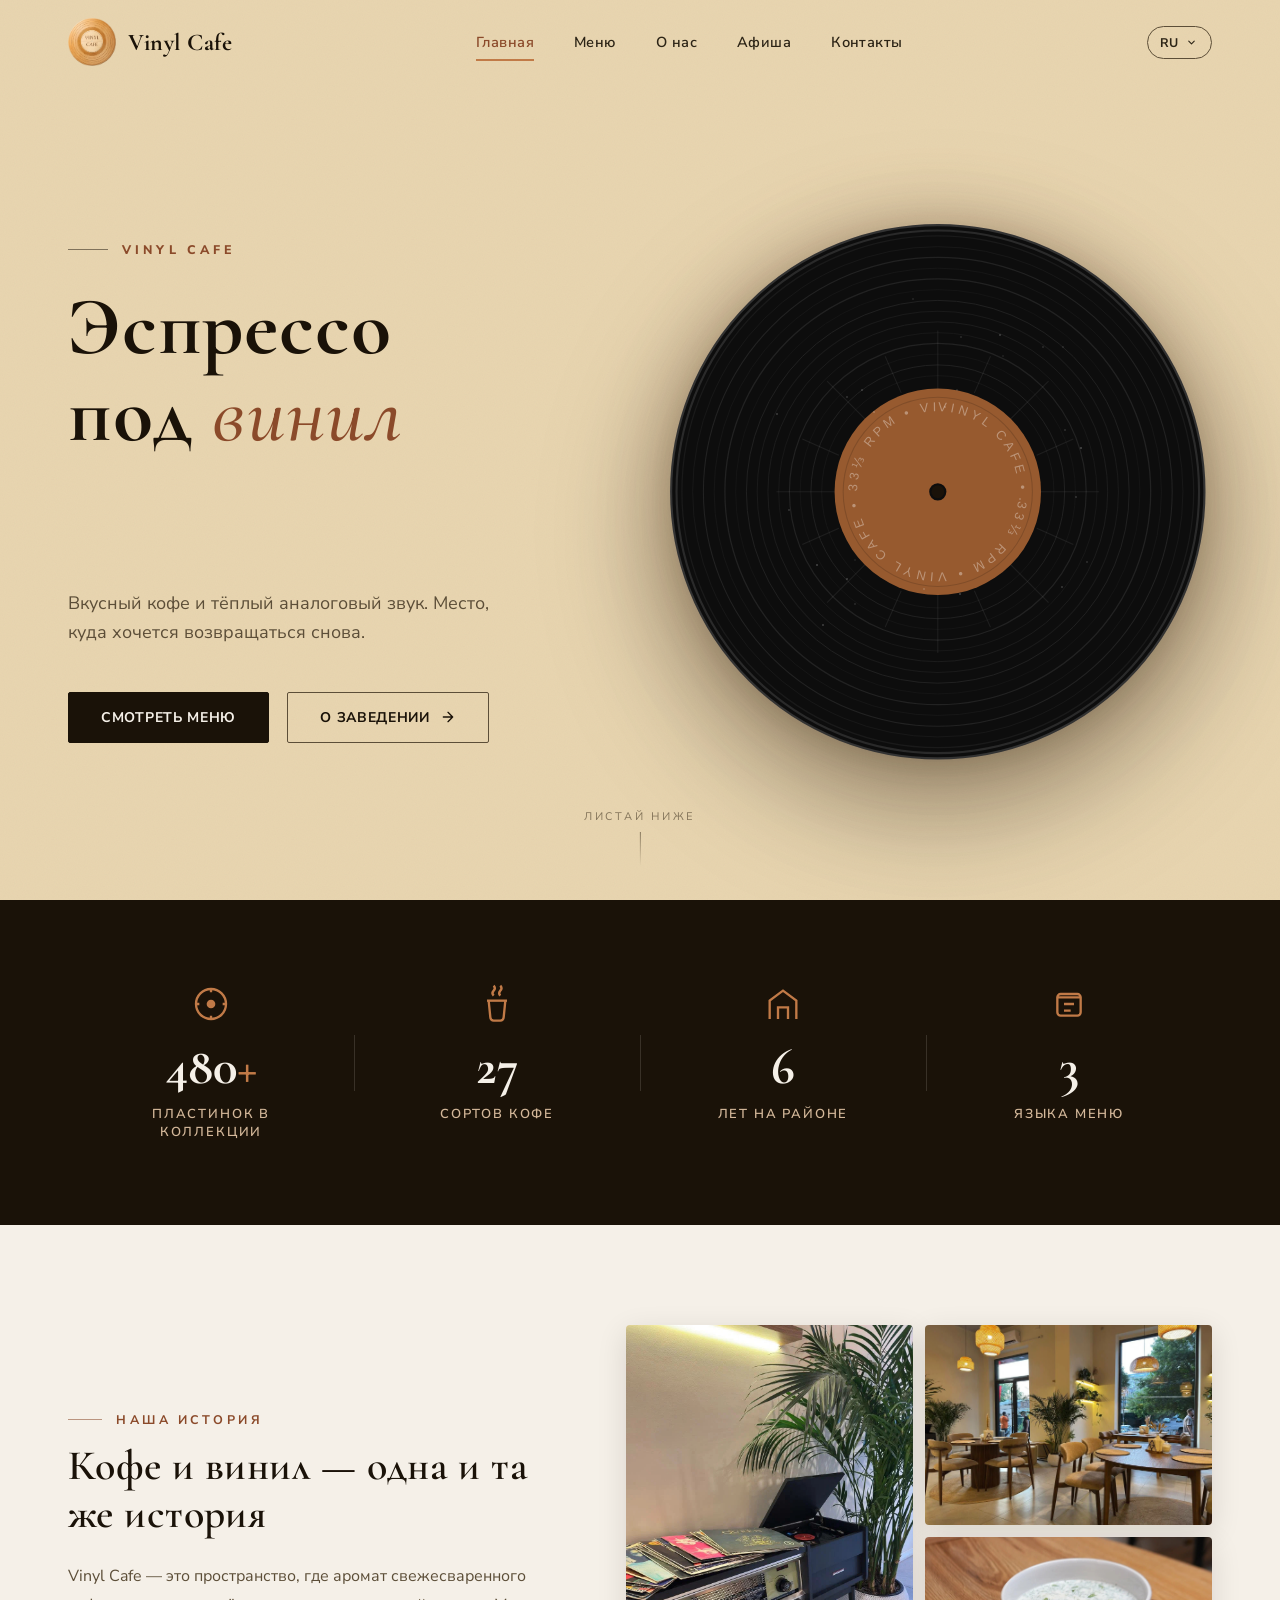
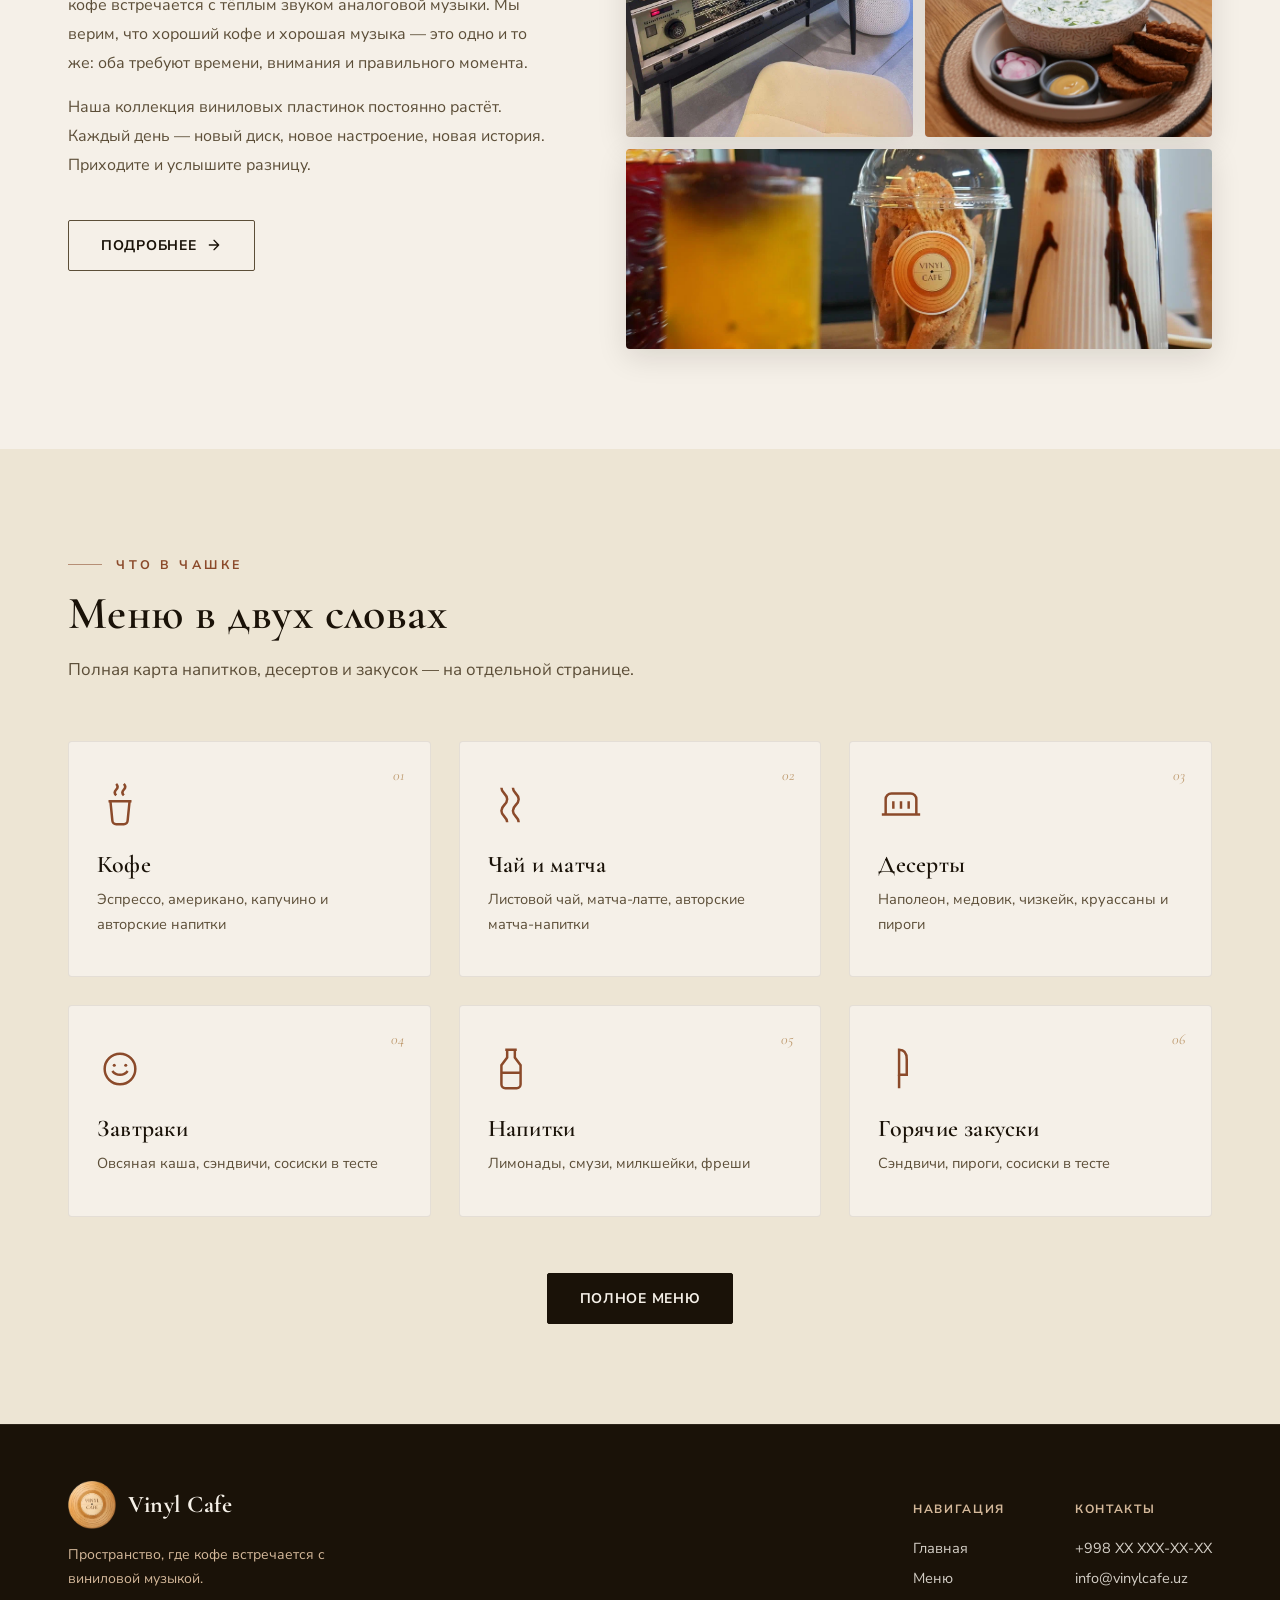
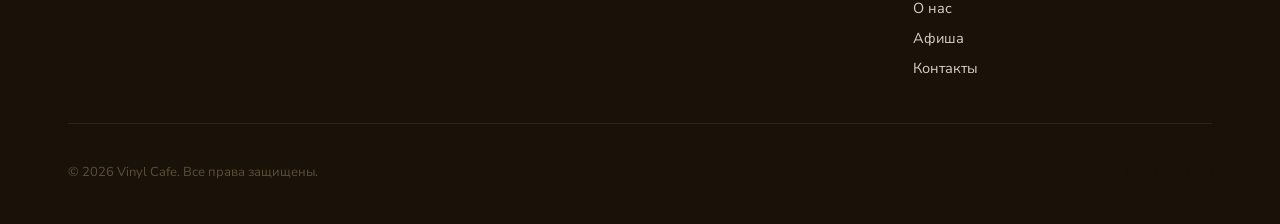
==== commit 04924912: "Update index.html" ====
--- a/index.html
+++ b/index.html
@@ -7,6 +7,7 @@
 <meta name="description" content="Vinyl Cafe — пространство, где кофе встречается с виниловой музыкой.">
 <link rel="preconnect" href="https://fonts.googleapis.com">
 <link rel="stylesheet" href="style.css">
+<link rel="icon" type="image/png" href="assets/images/logo_bg.png">
 </head>
 <body>
 
@@ -242,4 +243,4 @@
 <script src="i18n.js"></script>
 <script src="script.js"></script>
 </body>
-</html>+</html>
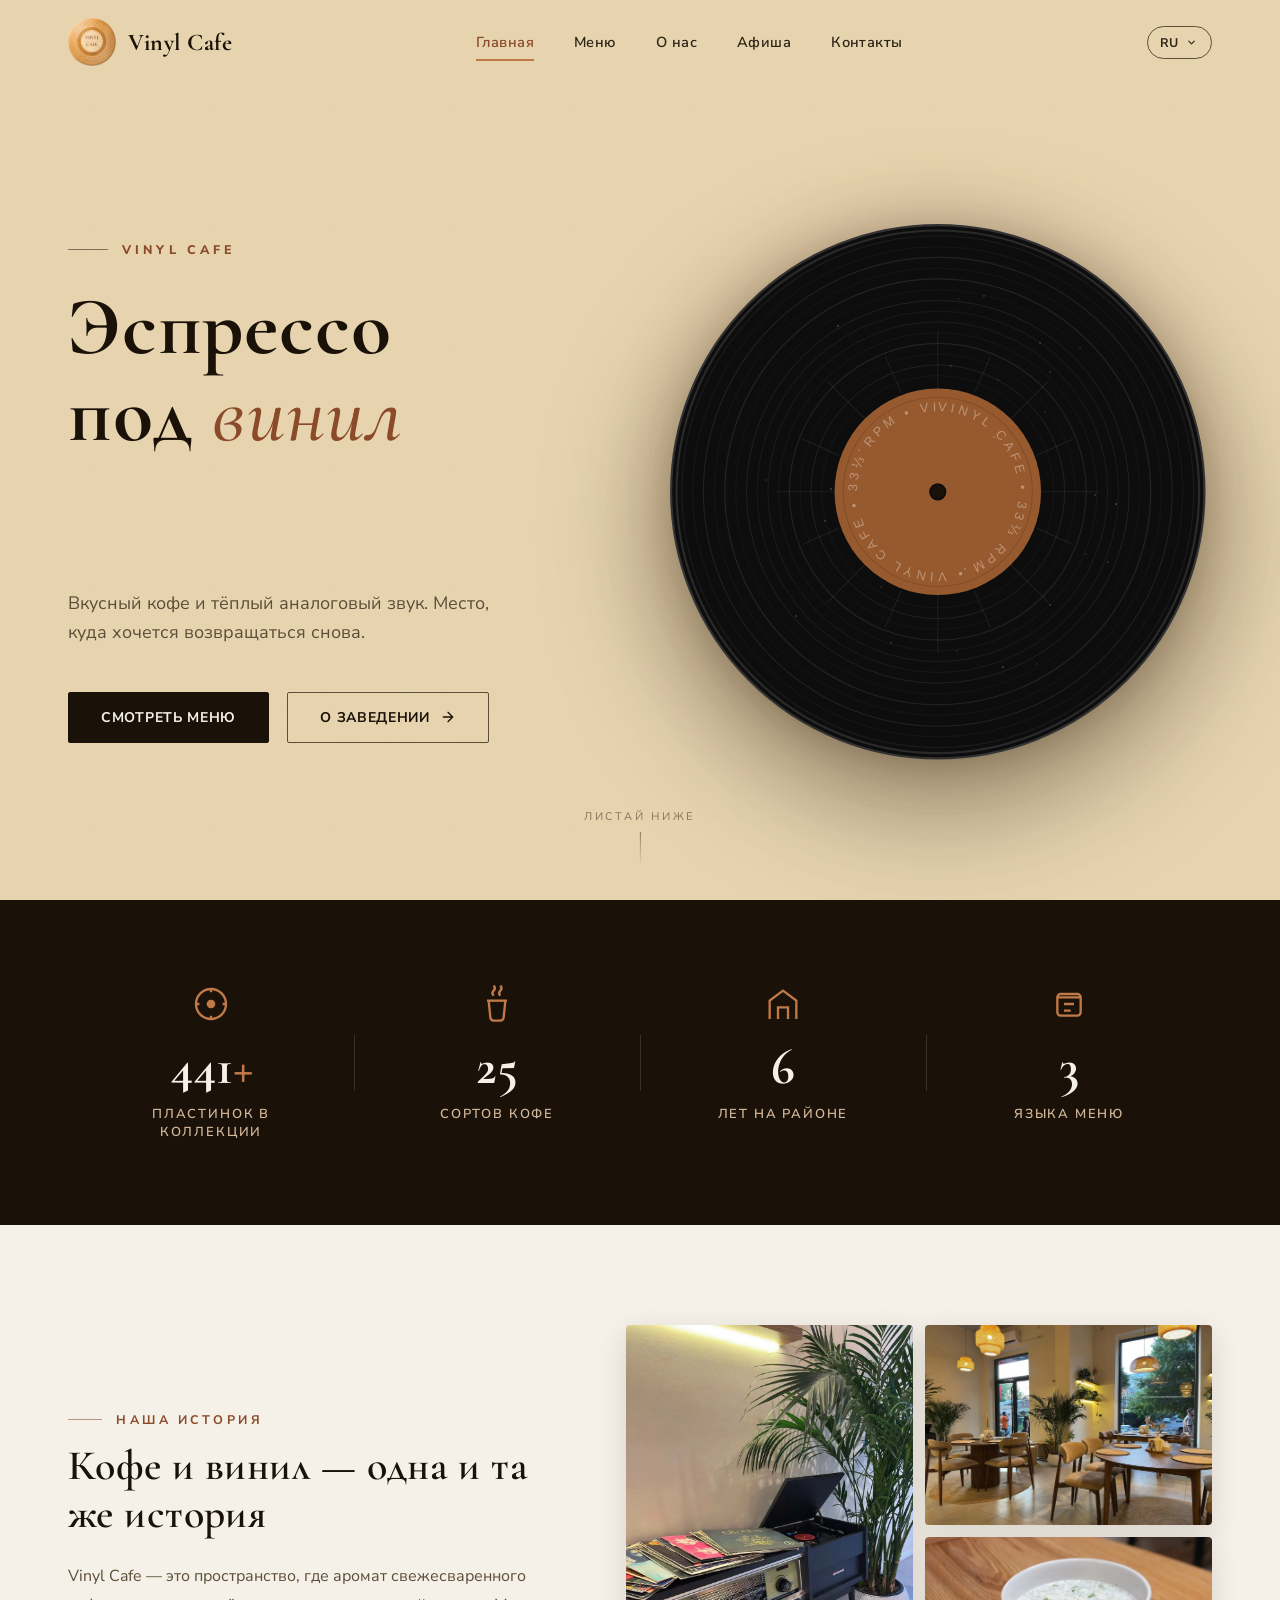
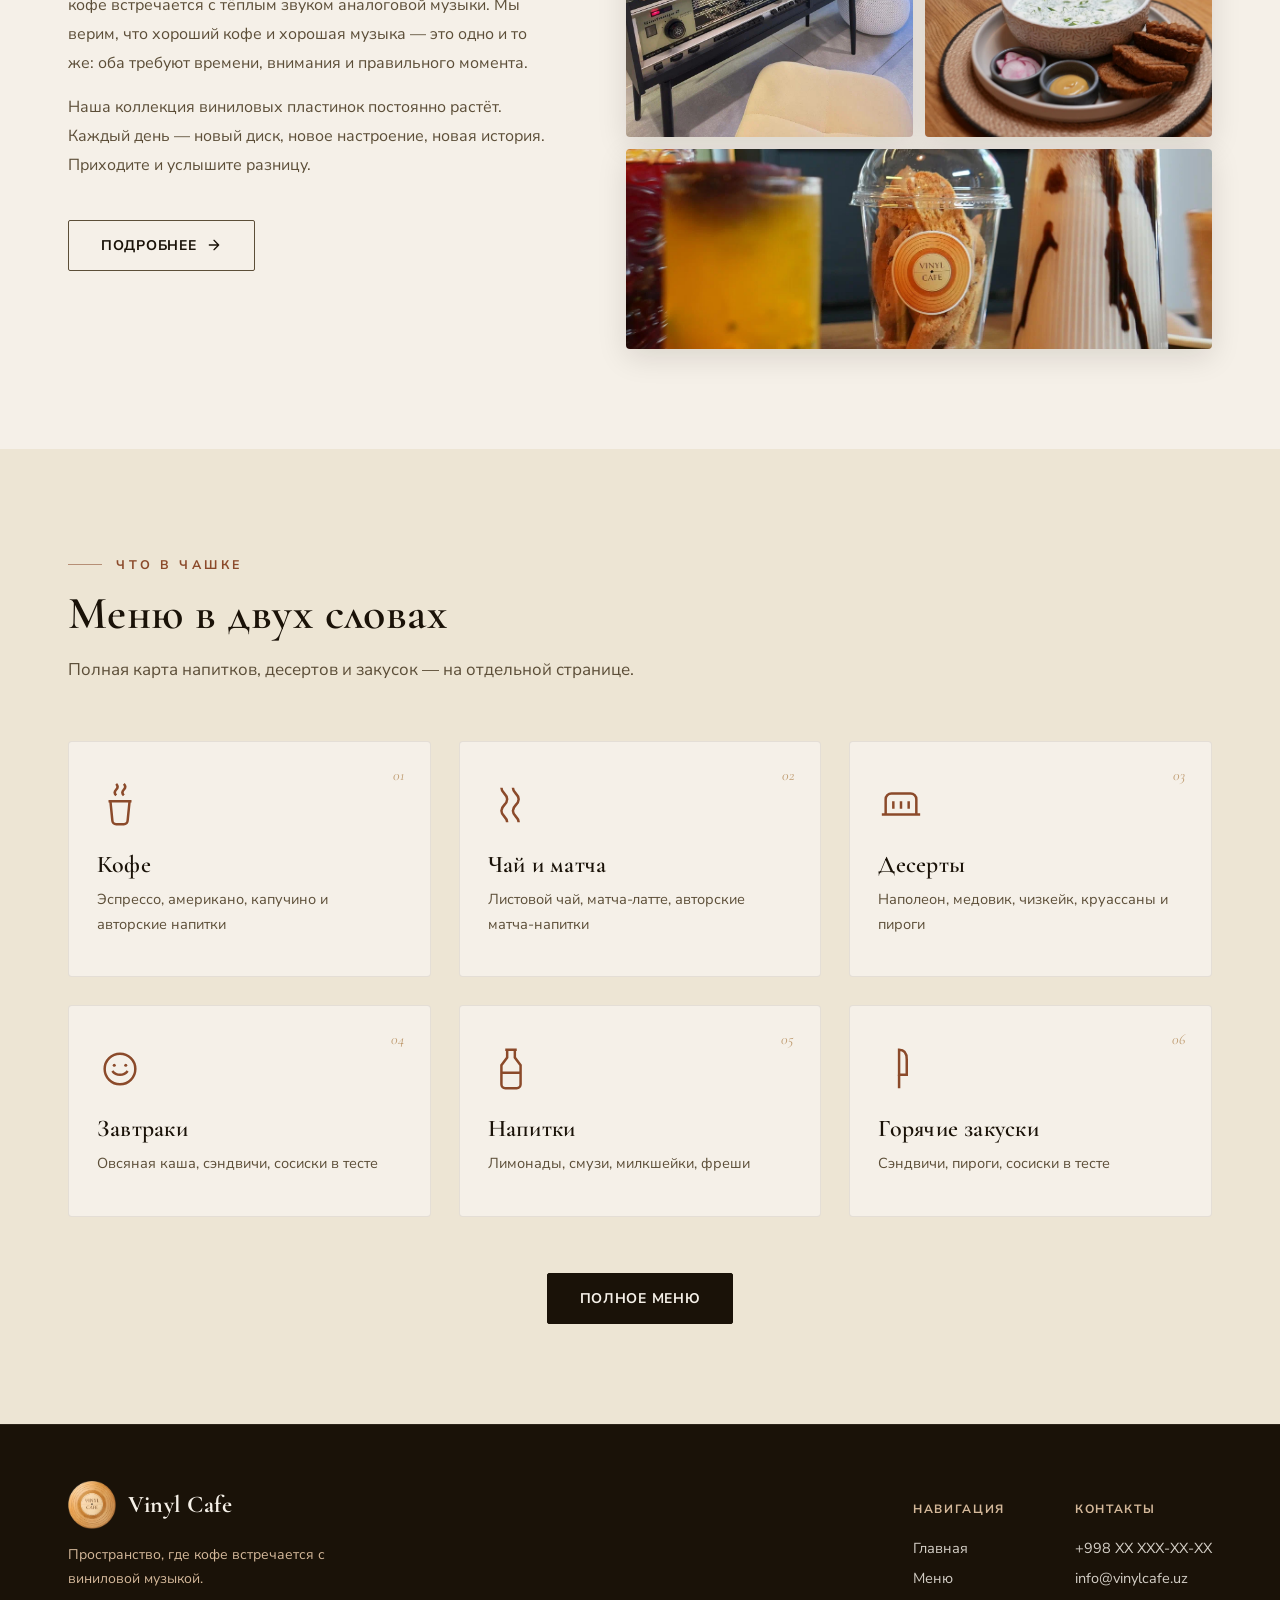
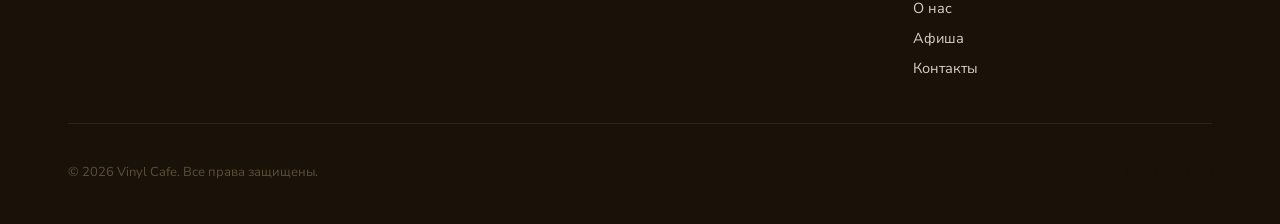
==== commit 41a48c59: "Update index.html" ====
--- a/index.html
+++ b/index.html
@@ -3,6 +3,7 @@
 <head>
 <meta charset="UTF-8">
 <meta name="viewport" content="width=device-width, initial-scale=1.0">
+<meta name="viewport" content="width=device-width, initial-scale=1.0, maximum-scale=1.0, user-scalable=no, viewport-fit=cover">
 <title>Vinyl Cafe — кофе и винил</title>
 <meta name="description" content="Vinyl Cafe — пространство, где кофе встречается с виниловой музыкой.">
 <link rel="preconnect" href="https://fonts.googleapis.com">
--- a/style.css
+++ b/style.css
@@ -1743,4 +1743,120 @@
   .contact-item a {
     font-size: clamp(15px, 3.5vw, 17px);
   }
-}+}
+/* ─── ФИКСЫ ДЛЯ МОБИЛЬНОЙ HERO (ЧТОБЫ НЕ ДЁРГАЛАСЬ) ─── */
+@media (max-width: 768px) {
+  .hero__text {
+    min-height: 280px;
+    display: flex;
+    flex-direction: column;
+    justify-content: center;
+  }
+  
+  .hero__slogan {
+    min-height: 120px;
+    display: flex;
+    flex-direction: column;
+    justify-content: center;
+  }
+  
+  .hero__sub {
+    min-height: 60px;
+  }
+}
+
+@media (max-width: 480px) {
+  .hero__text {
+    min-height: 240px;
+  }
+  
+  .hero__slogan {
+    min-height: 100px;
+    font-size: 26px;
+  }
+  
+  .hero__sub {
+    min-height: 50px;
+    font-size: 13px;
+  }
+}
+/* ─── ПЛАВНОЕ ПОЯВЛЕНИЕ СТРАНИЦ ─── */
+body {
+  animation: fadeIn 0.5s ease forwards;
+}
+
+@keyframes fadeIn {
+  from {
+    opacity: 0;
+    transform: translateY(12px);
+  }
+  to {
+    opacity: 1;
+    transform: translateY(0);
+  }
+}
+/* ════════════════════════════════════════════════════════
+   FIX: SAFE AREA ДЛЯ МОБИЛЬНЫХ УСТРОЙСТВ
+   ════════════════════════════════════════════════════════ */
+
+:root {
+  --safe-top: env(safe-area-inset-top, 0px);
+  --safe-bottom: env(safe-area-inset-bottom, 0px);
+  --nav-h-mobile: 68px;
+}
+
+/* Навигация */
+.nav {
+  padding-top: var(--safe-top);
+}
+
+.nav.is-scrolled {
+  padding-top: var(--safe-top);
+}
+
+/* Hero */
+.hero {
+  padding-top: calc(var(--nav-h) + var(--safe-top));
+}
+
+/* Табы меню */
+.menu-tabs-wrap {
+  top: calc(68px + var(--safe-top));
+}
+
+/* ─── МОБИЛЬНАЯ ВЕРСИЯ ─── */
+@media (max-width: 768px) {
+  .nav {
+    height: var(--nav-h-mobile);
+    padding-top: var(--safe-top);
+  }
+  
+  .nav.is-scrolled {
+    height: var(--nav-h-mobile);
+  }
+  
+  .hero {
+    padding-top: calc(var(--nav-h-mobile) + var(--safe-top));
+  }
+  
+  .hero__content {
+    padding-top: calc(20px + var(--safe-top));
+    padding-bottom: calc(40px + var(--safe-bottom));
+  }
+  
+  .menu-tabs-wrap {
+    top: calc(var(--nav-h-mobile) + var(--safe-top));
+  }
+  
+  .page-hero {
+    padding-top: calc(var(--nav-h-mobile) + var(--safe-top) + 20px);
+  }
+  
+  .about-page,
+  .menu-body,
+  .events-page,
+  .contacts-page {
+    padding-top: calc(20px + var(--safe-top));
+    padding-bottom: calc(40px + var(--safe-bottom));
+  }
+}
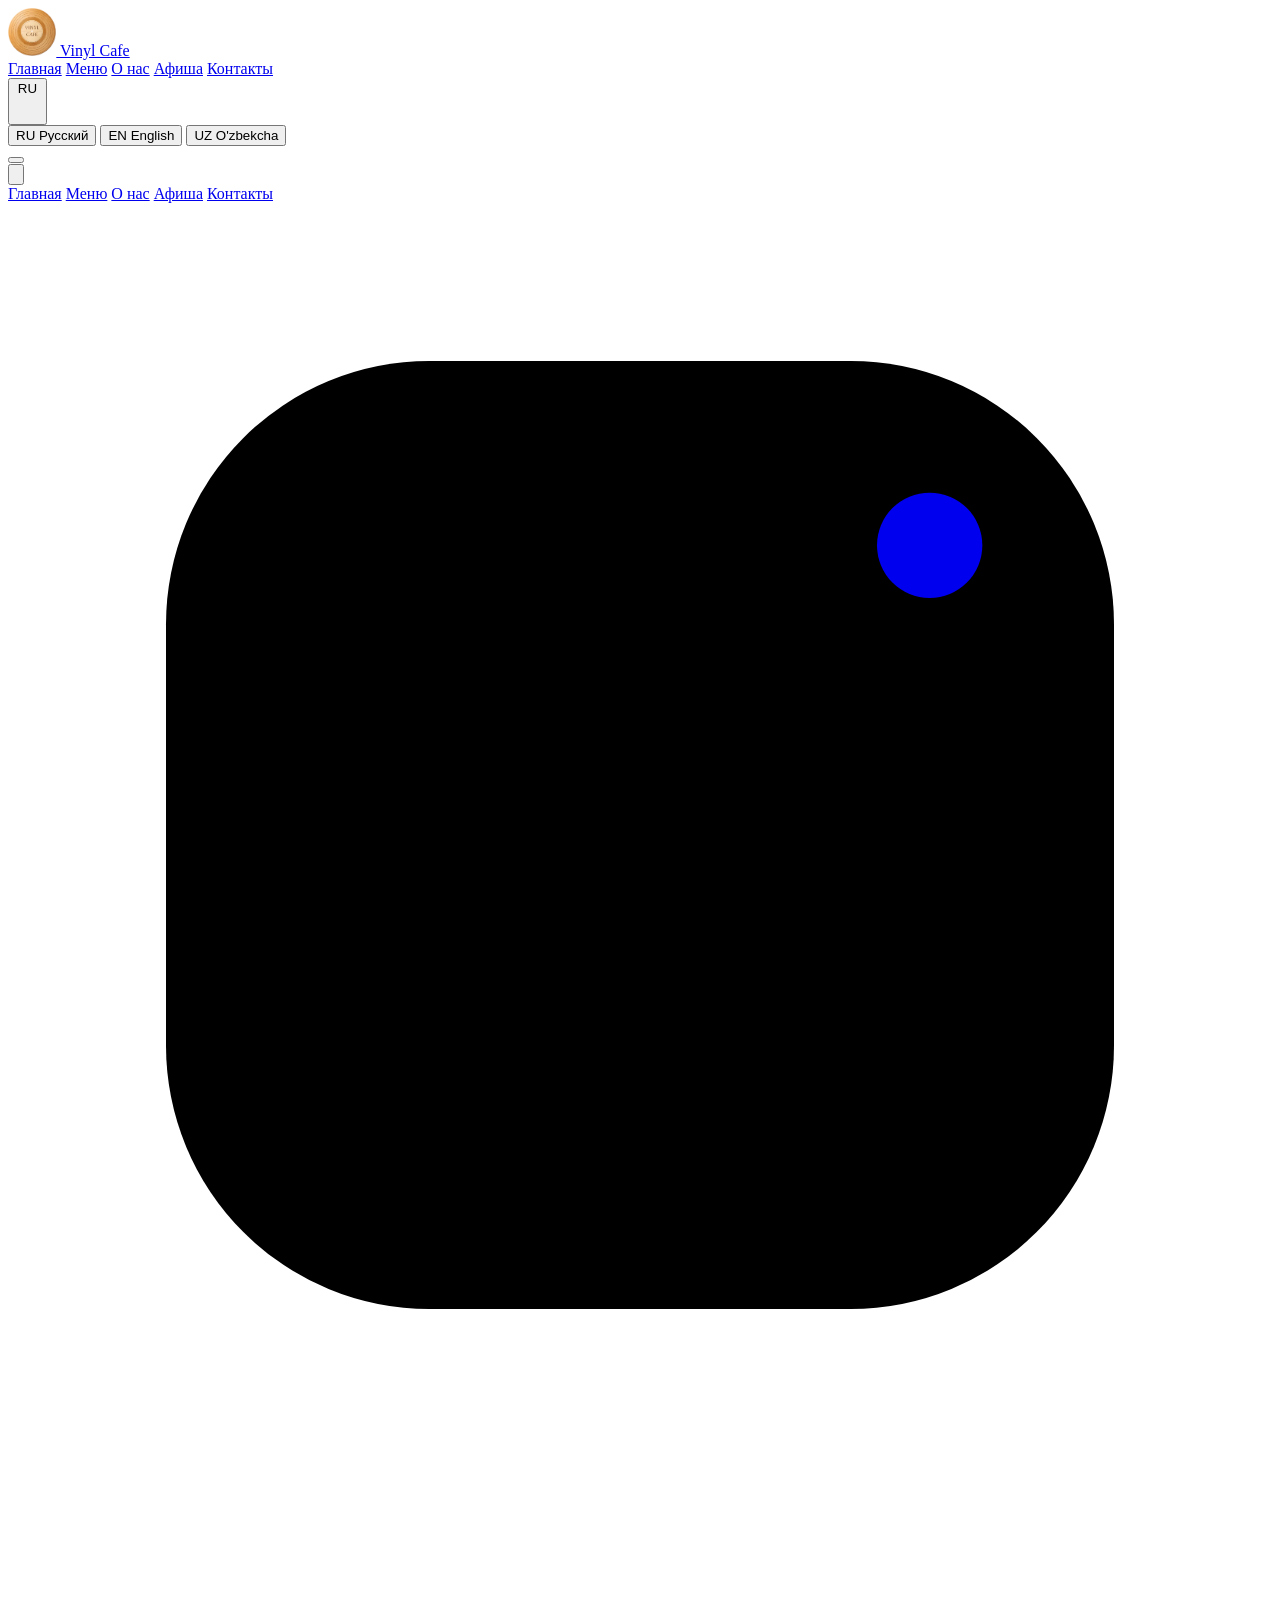
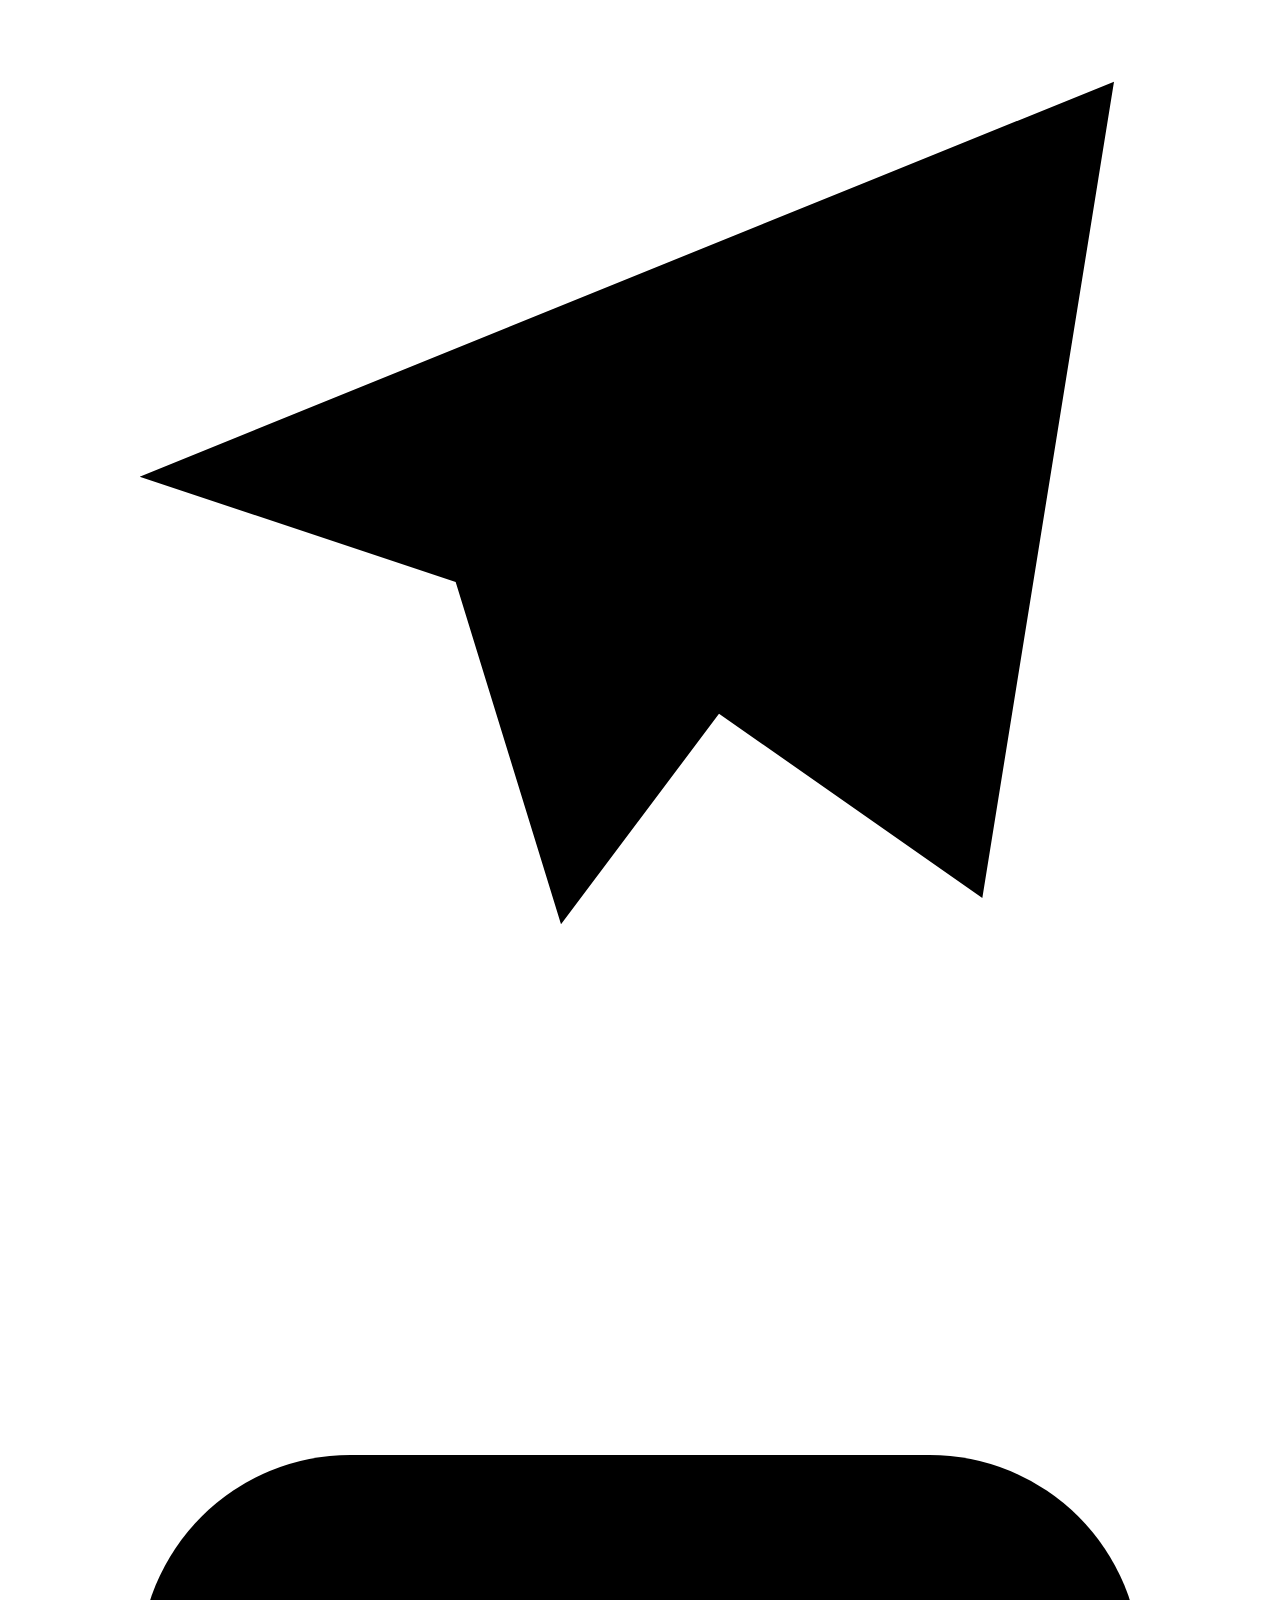
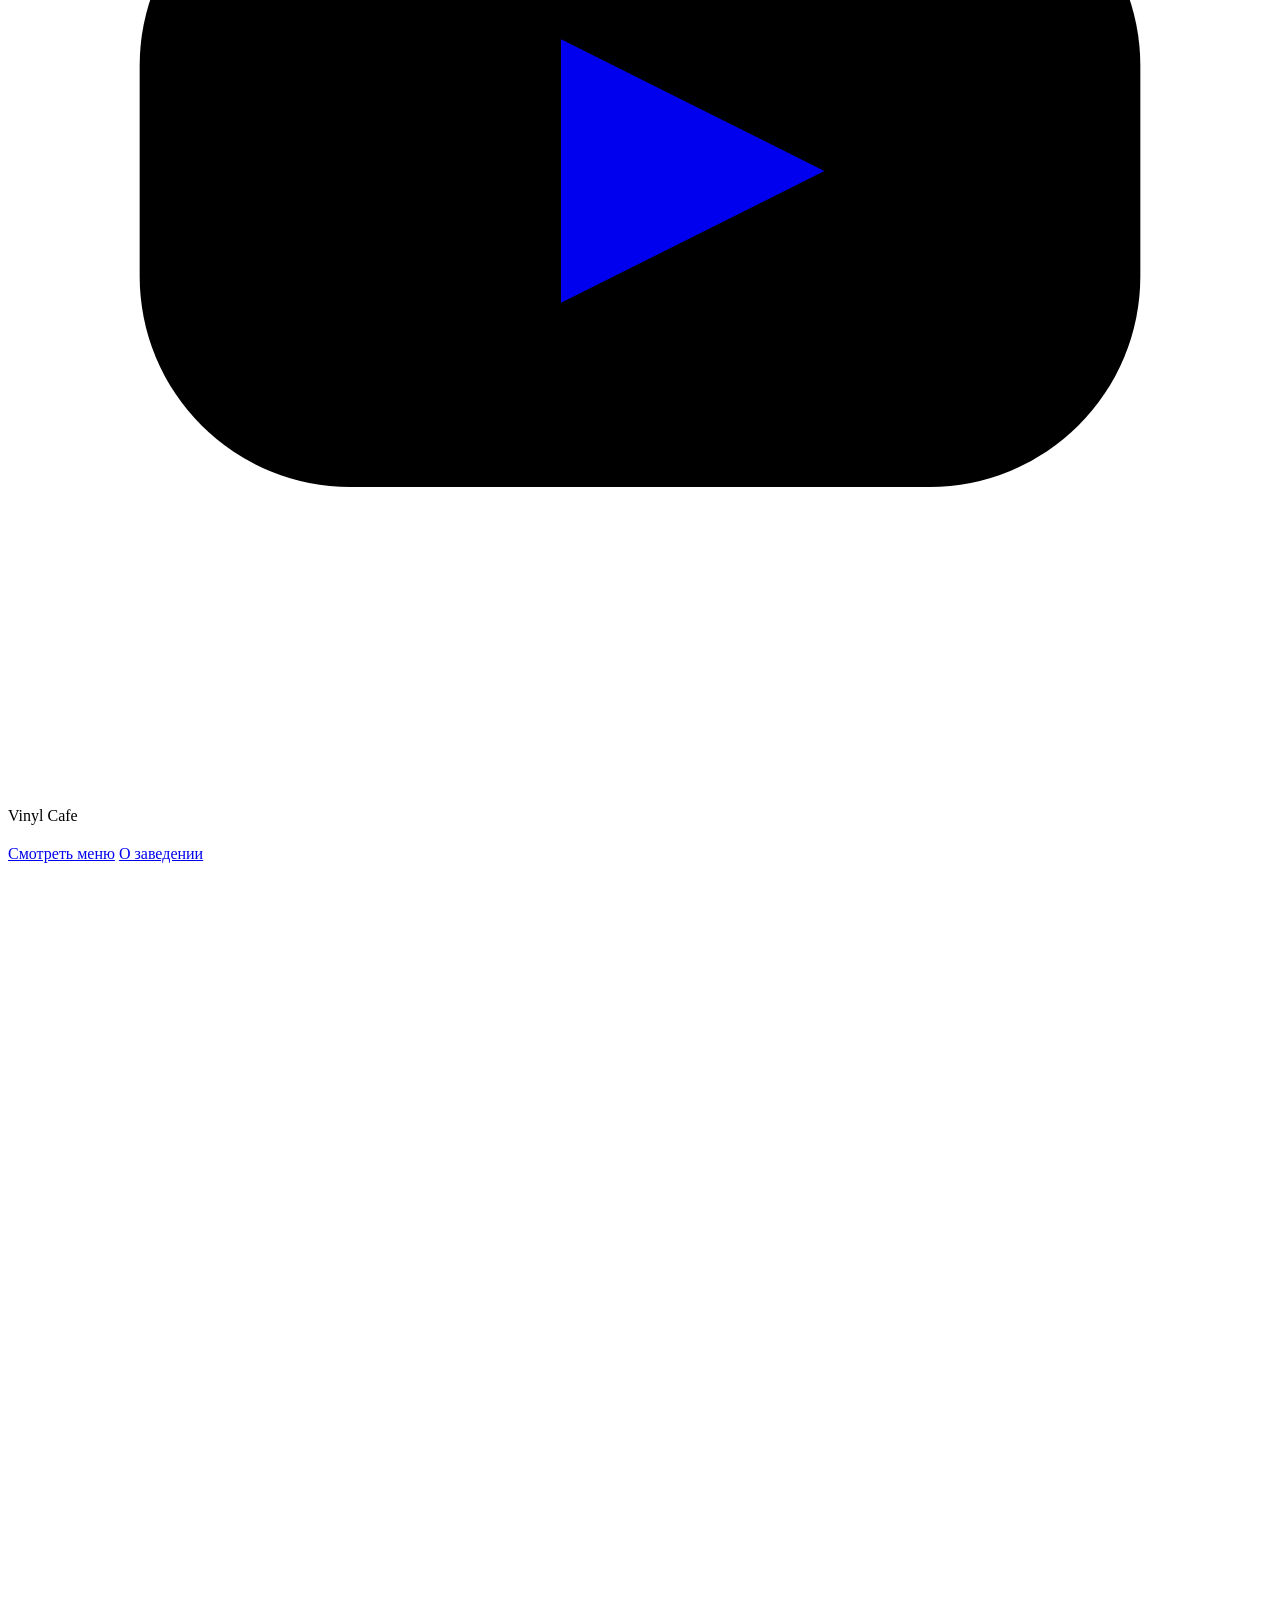
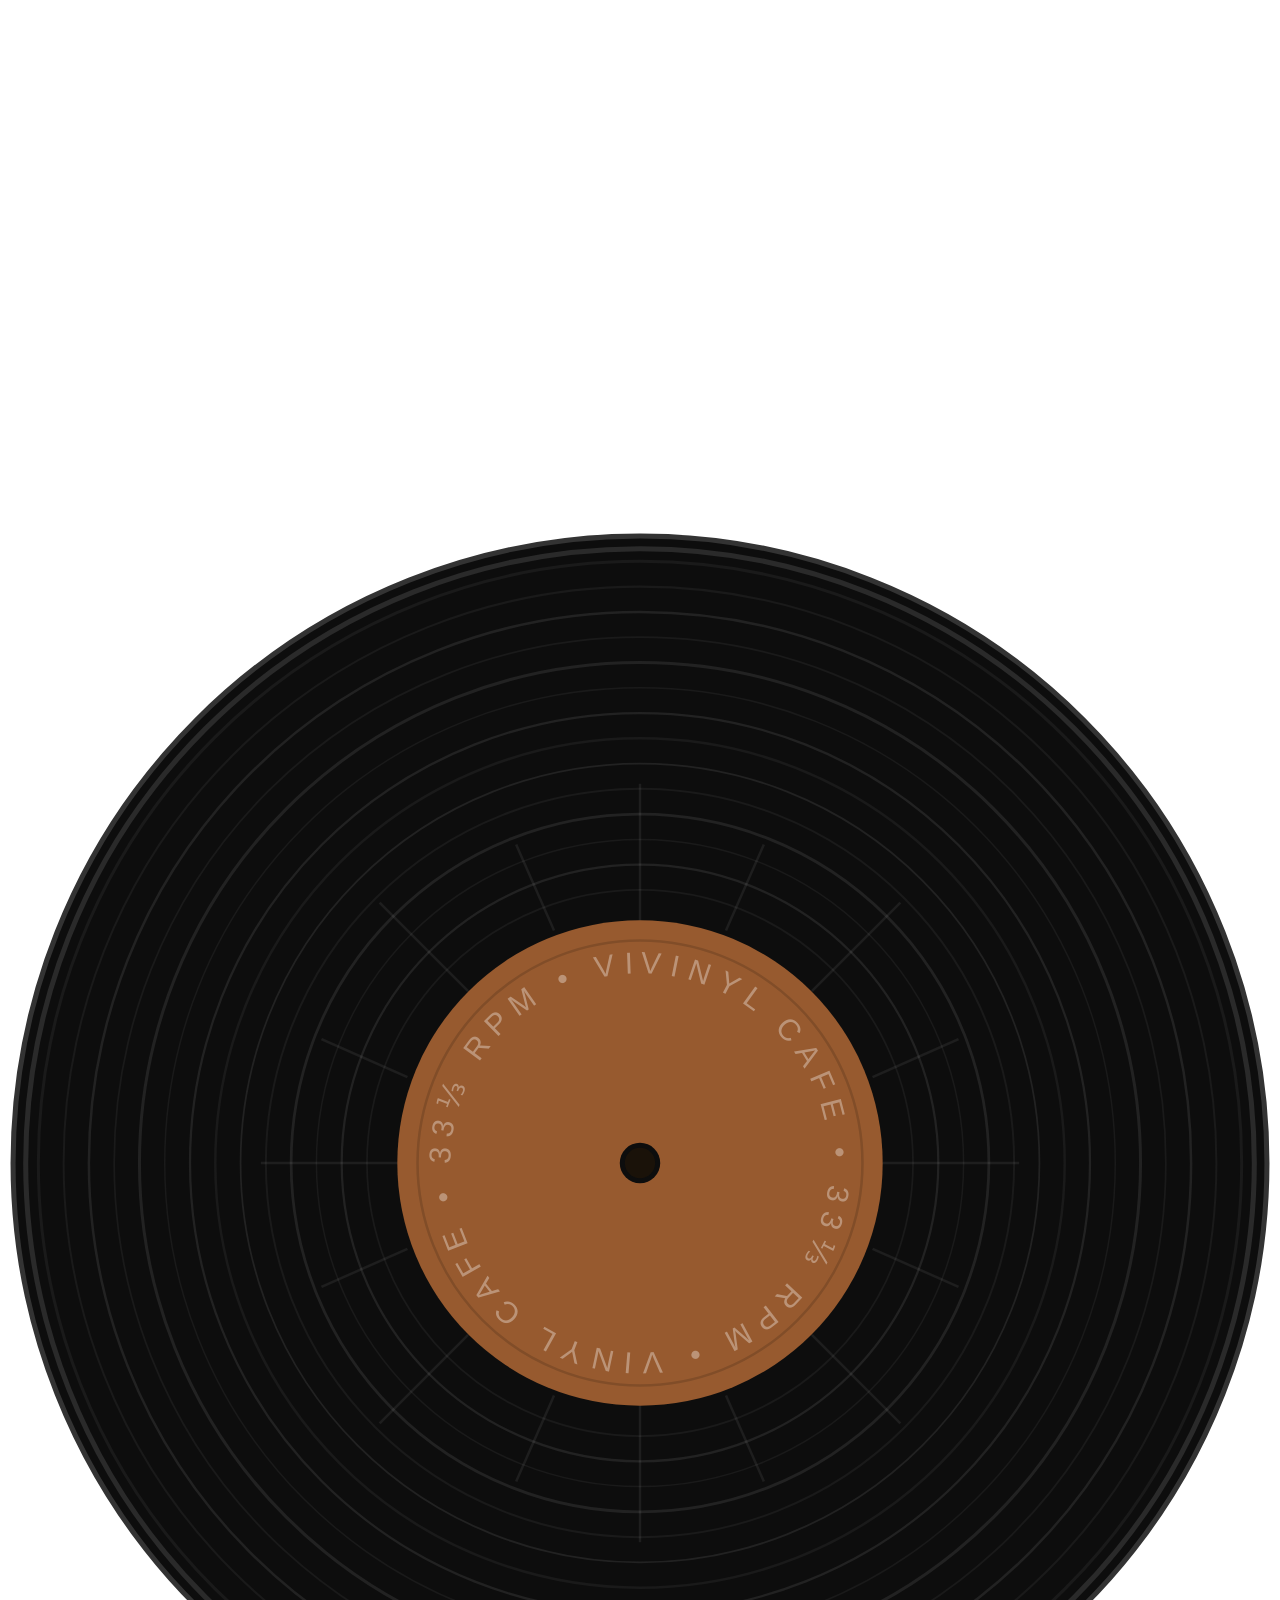
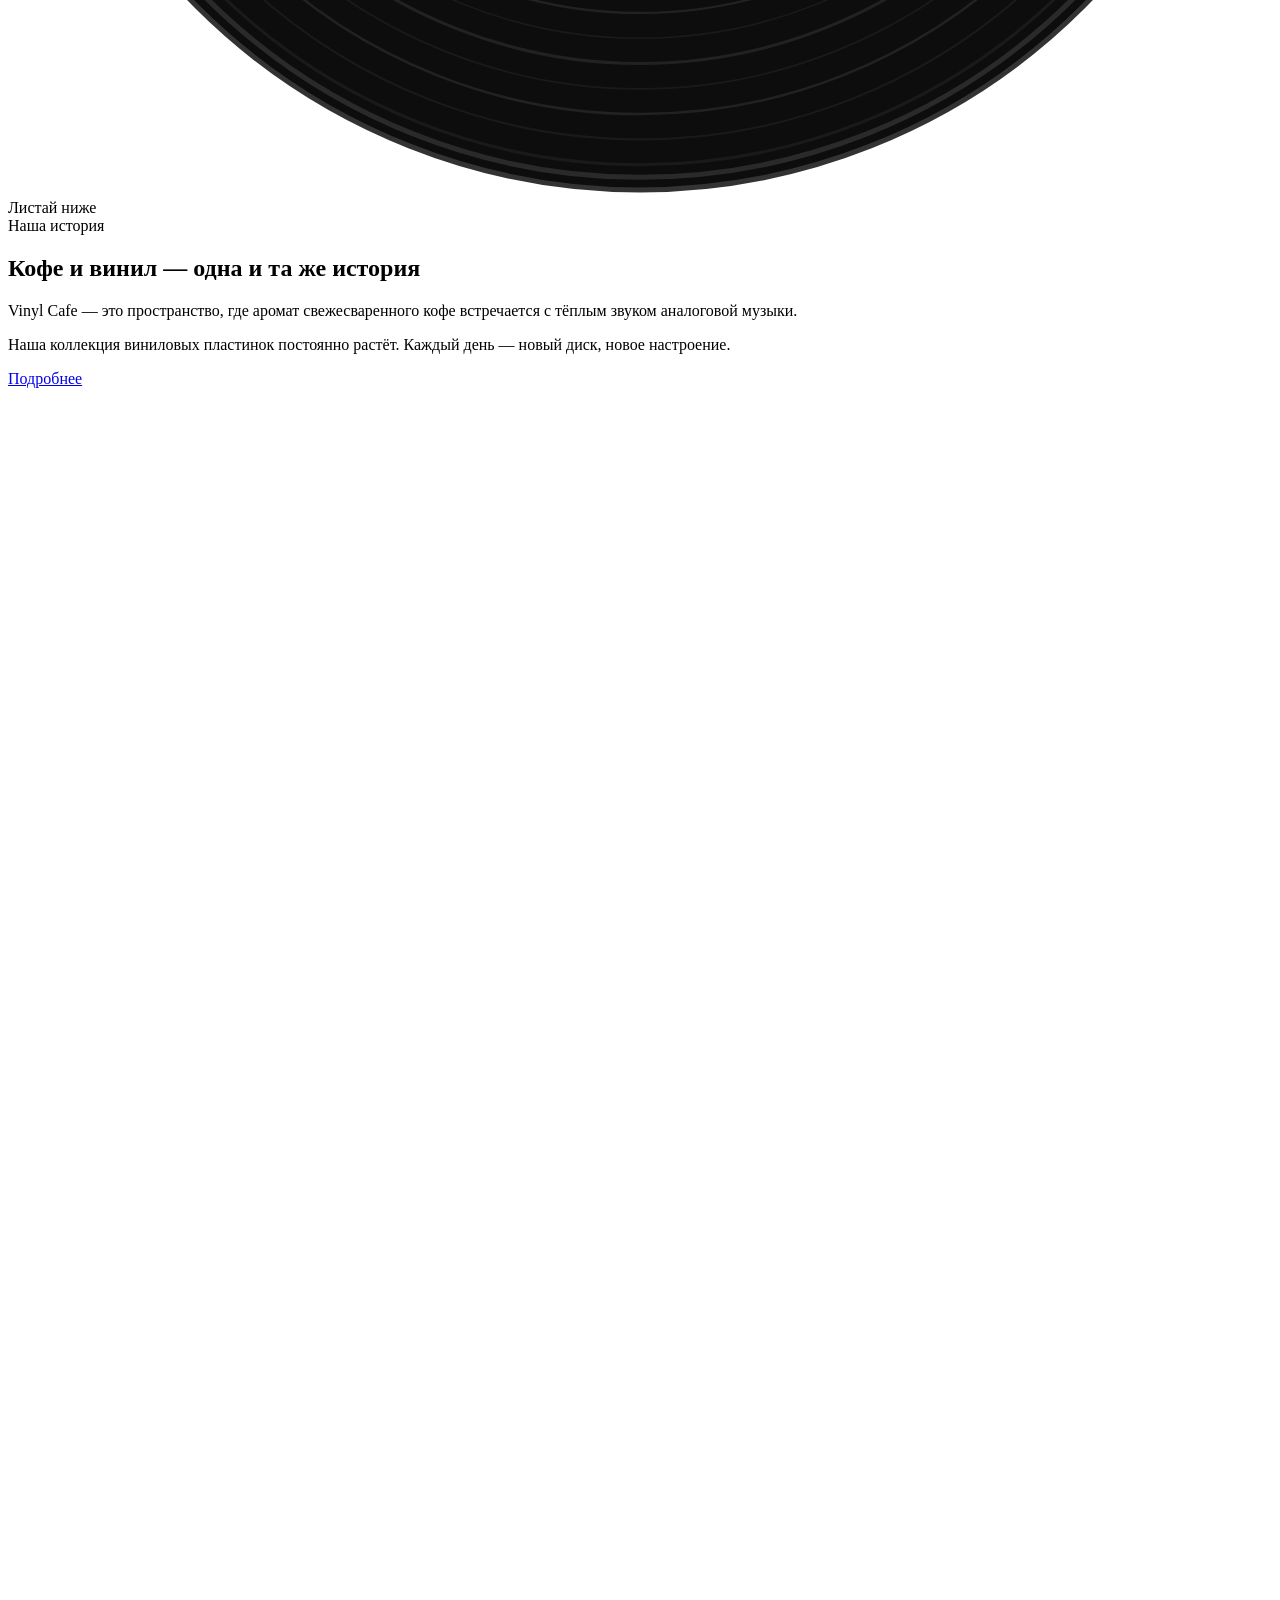
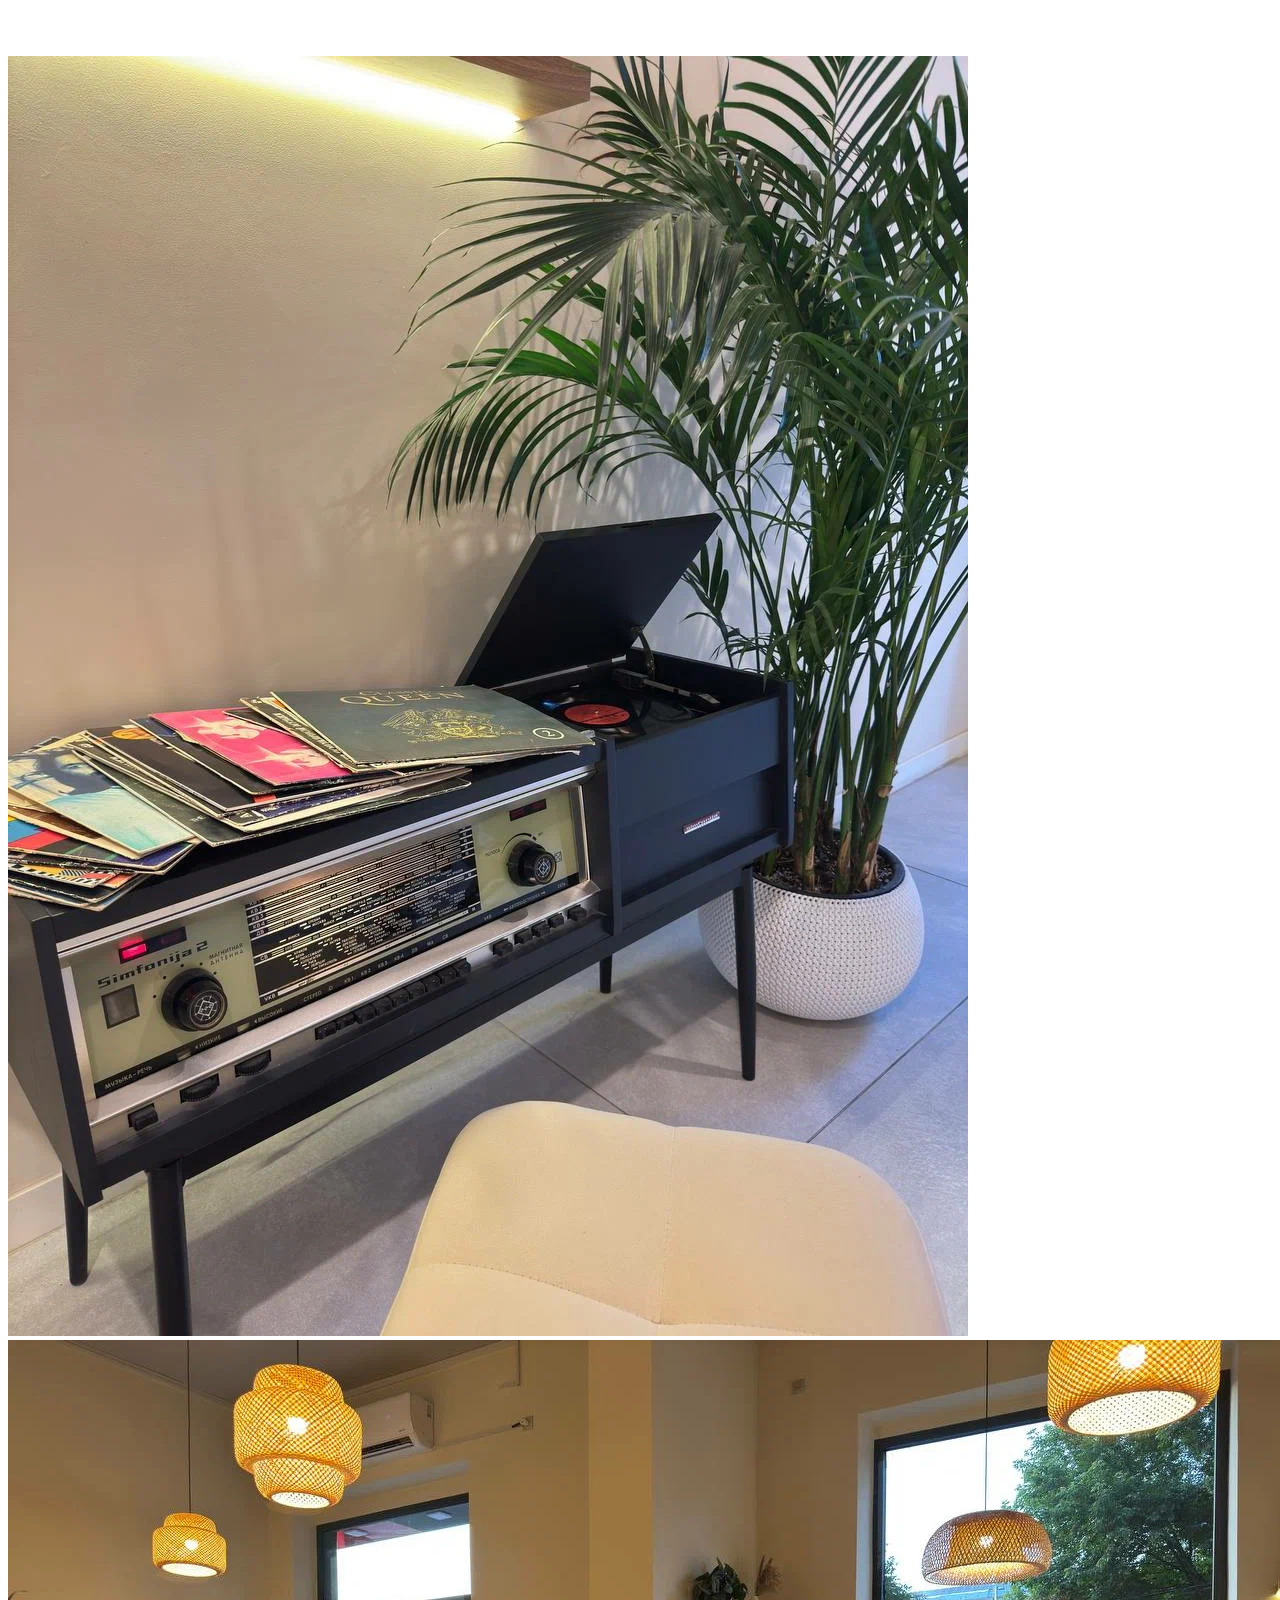
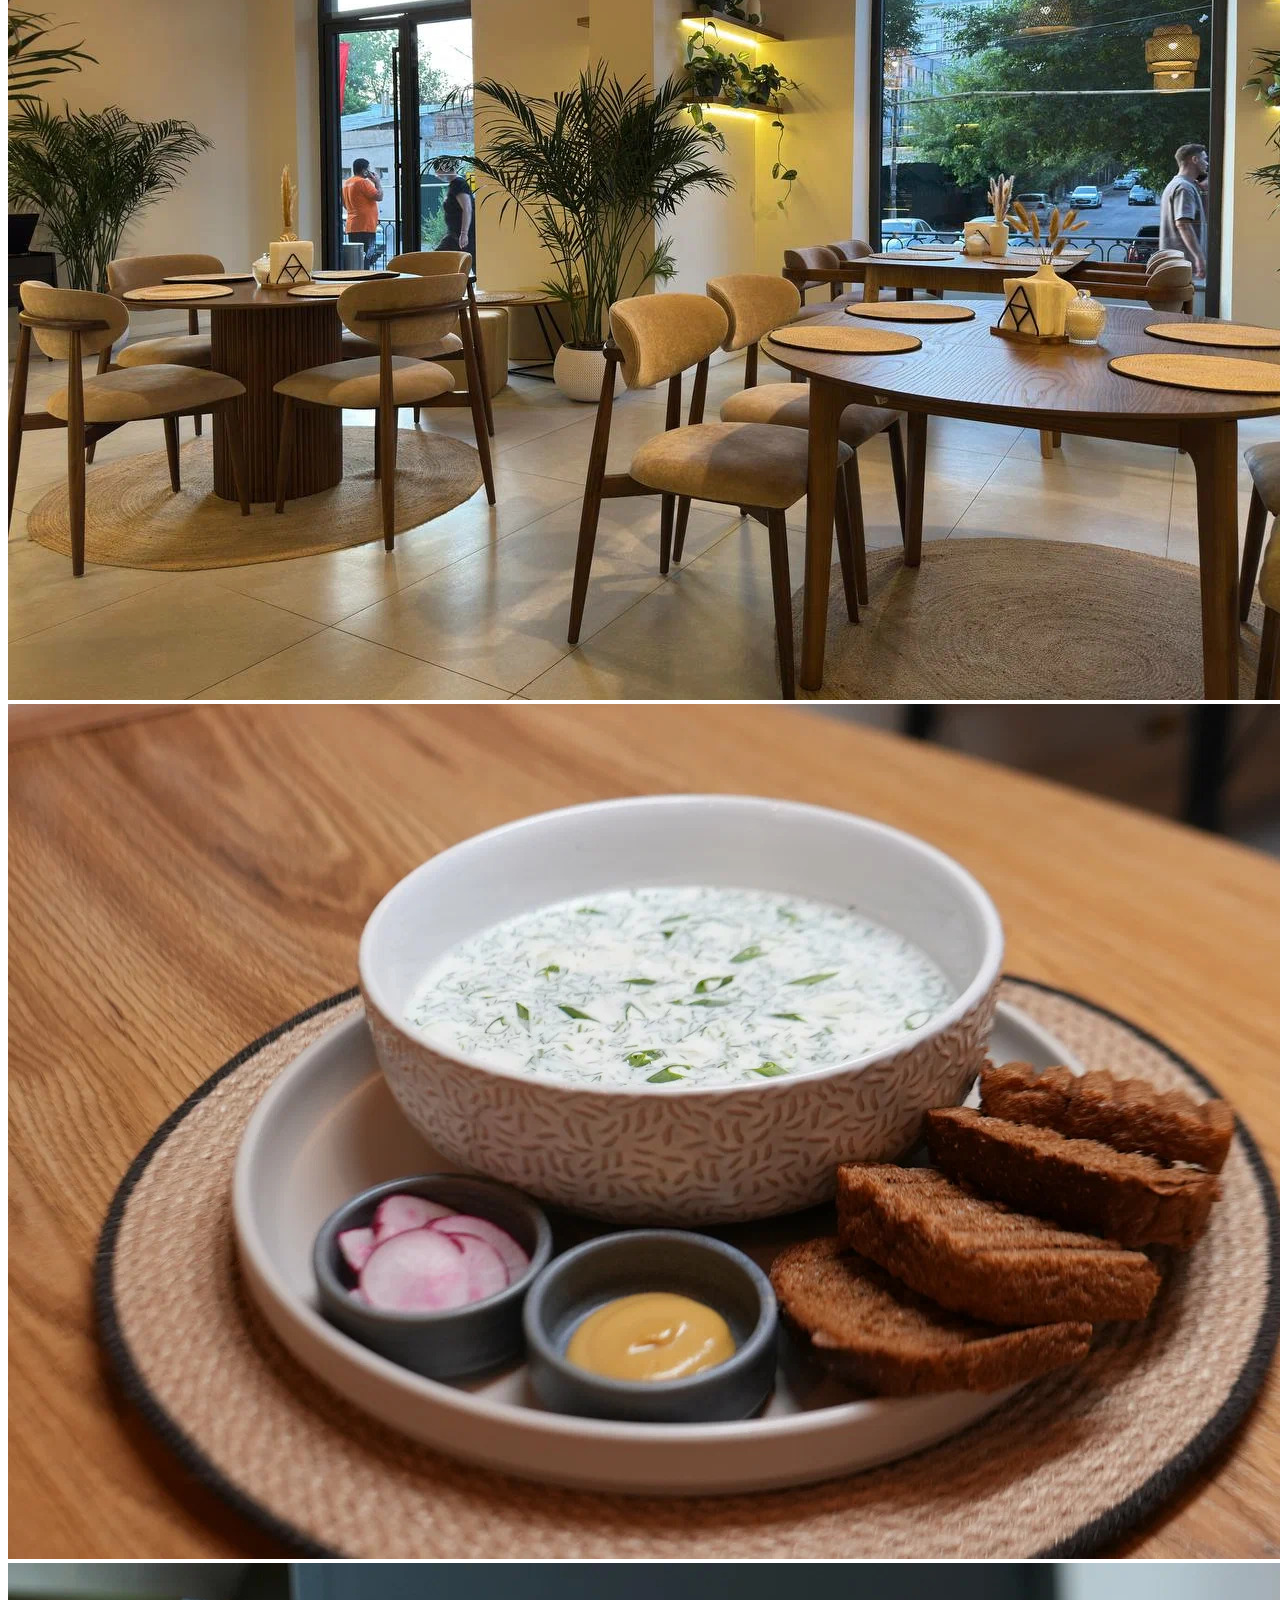
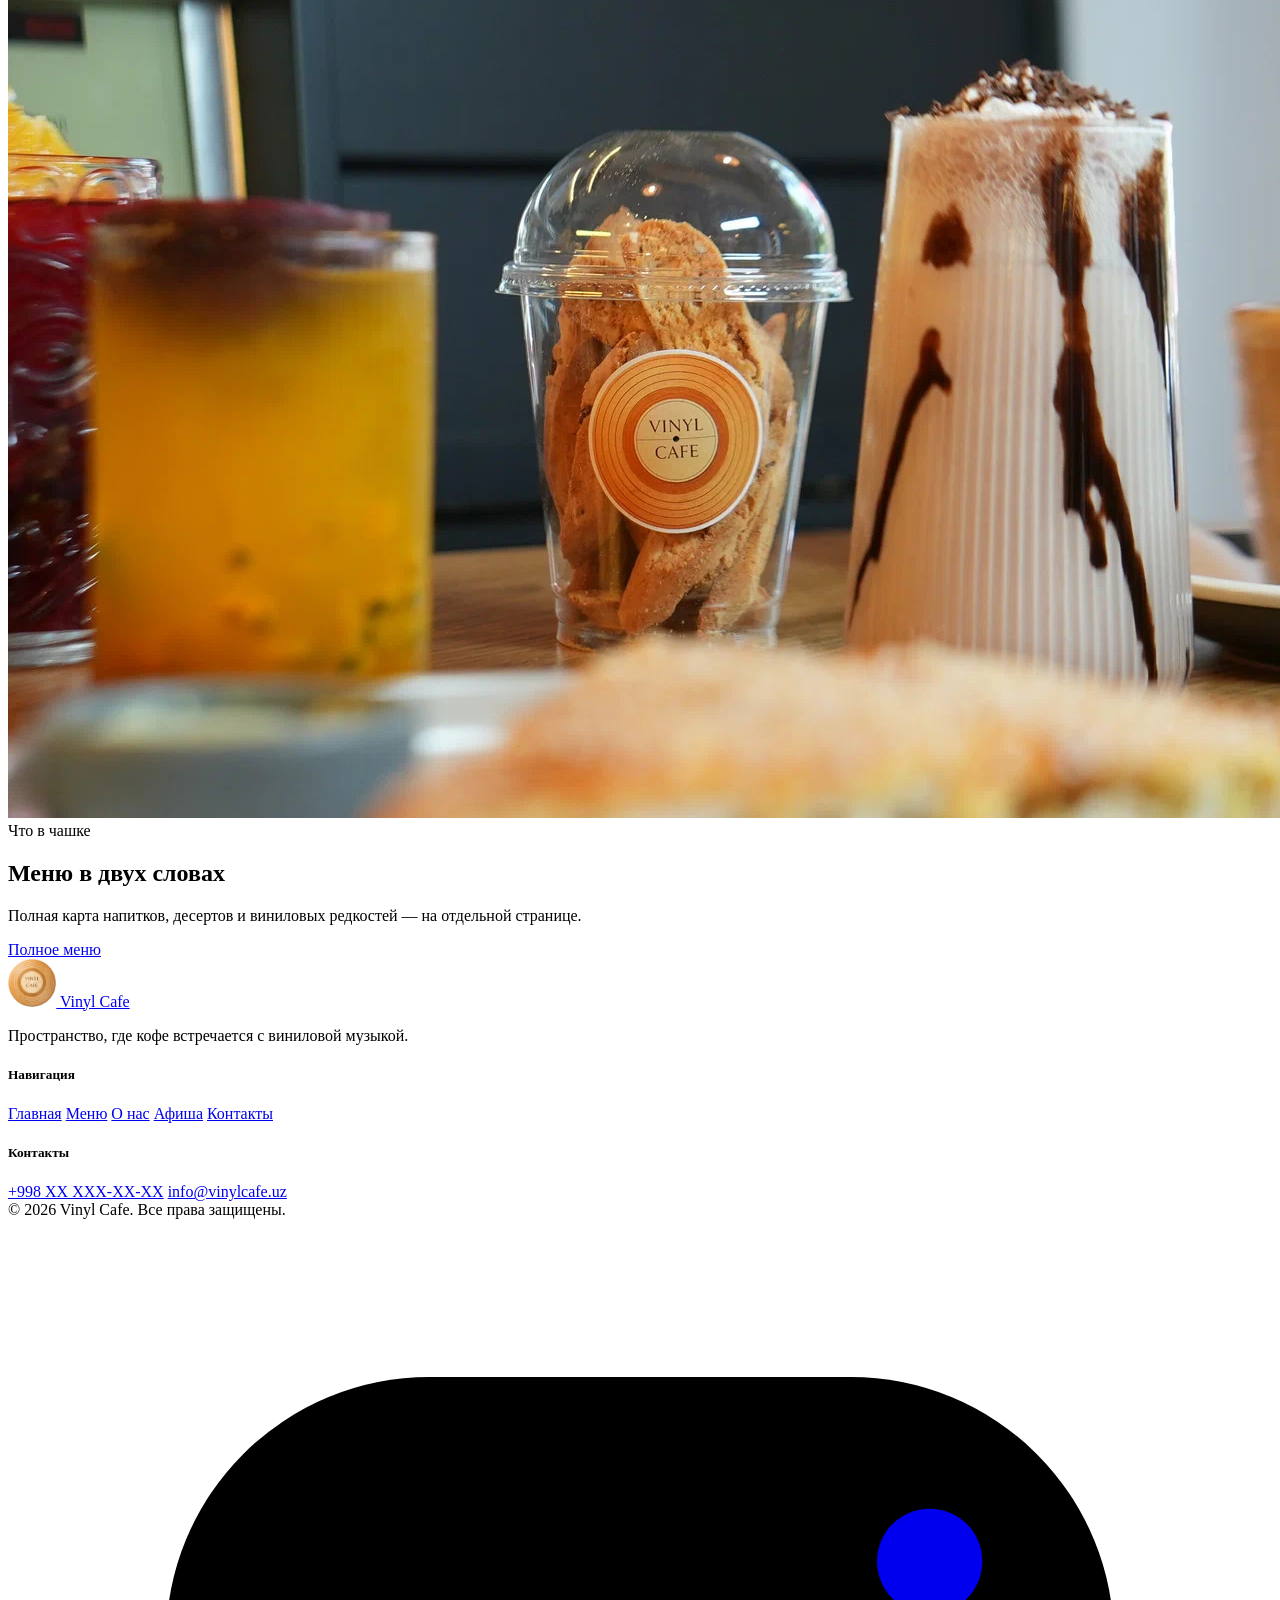
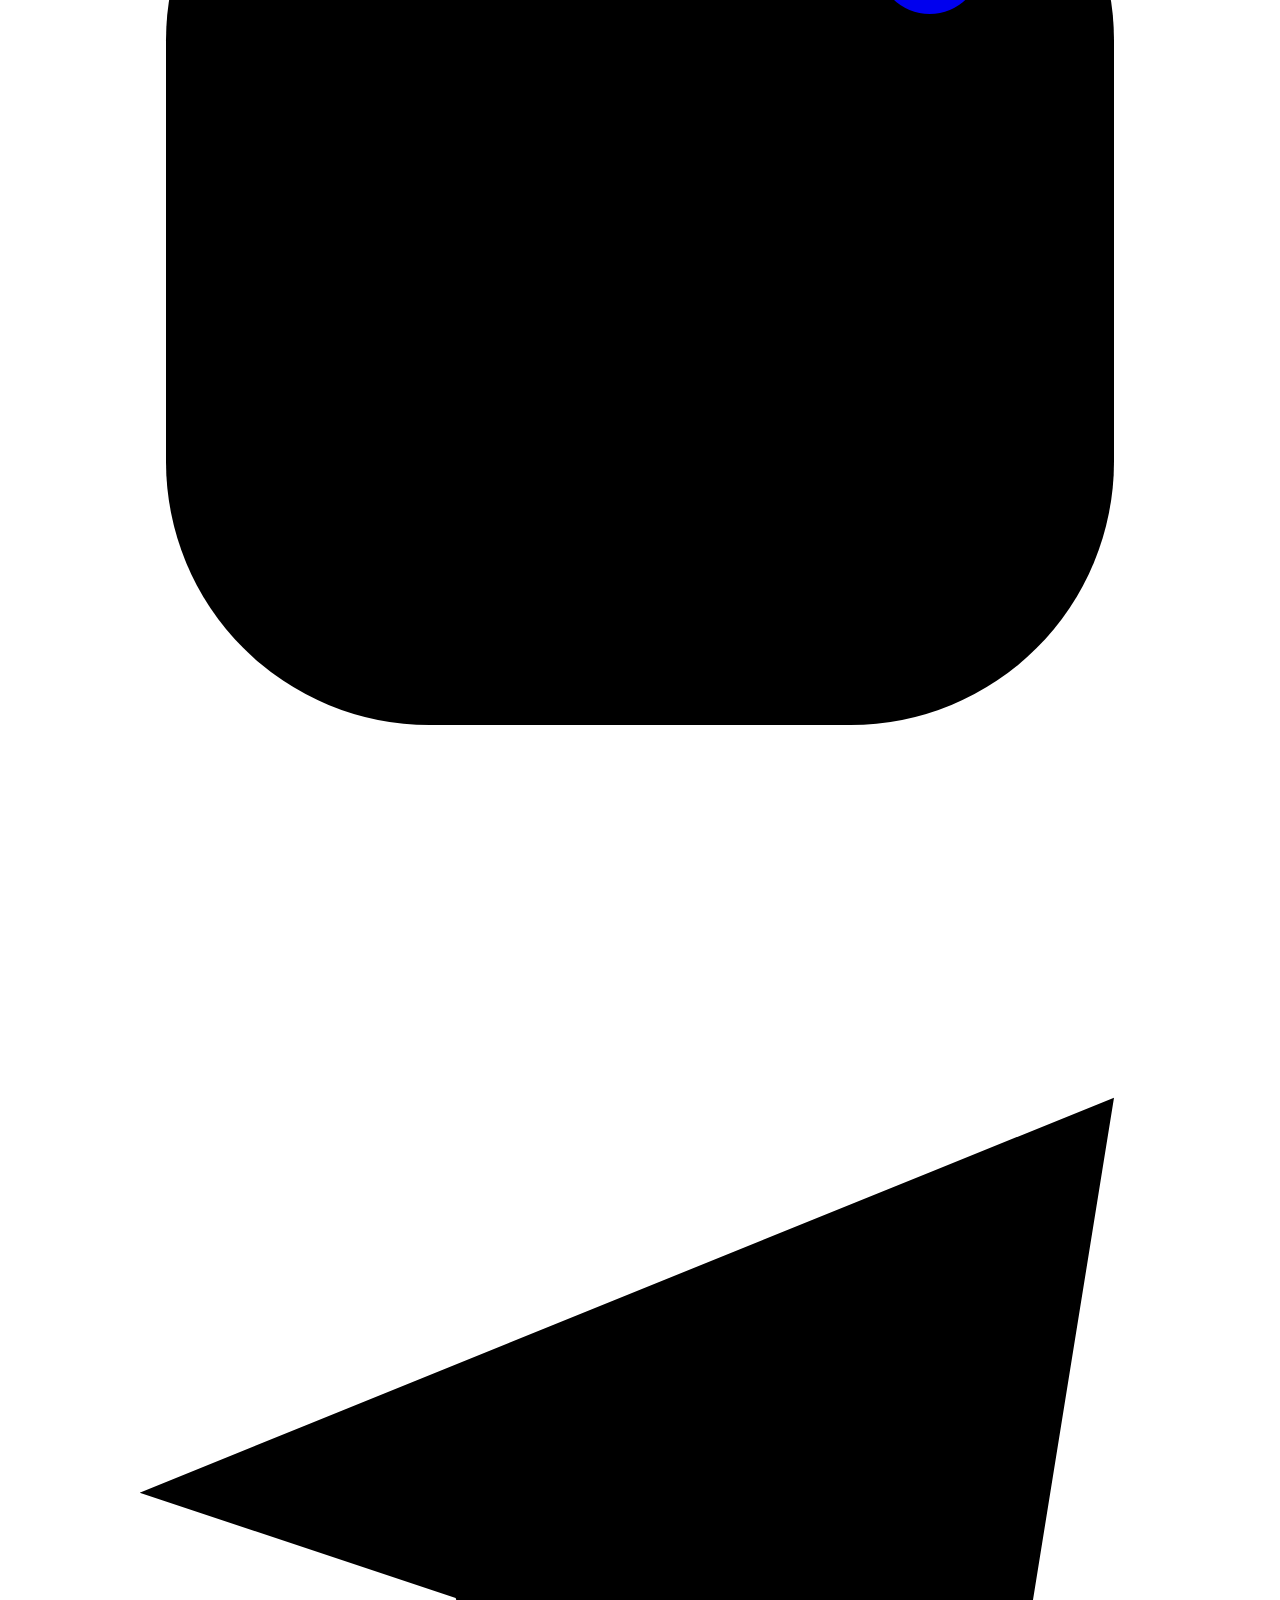
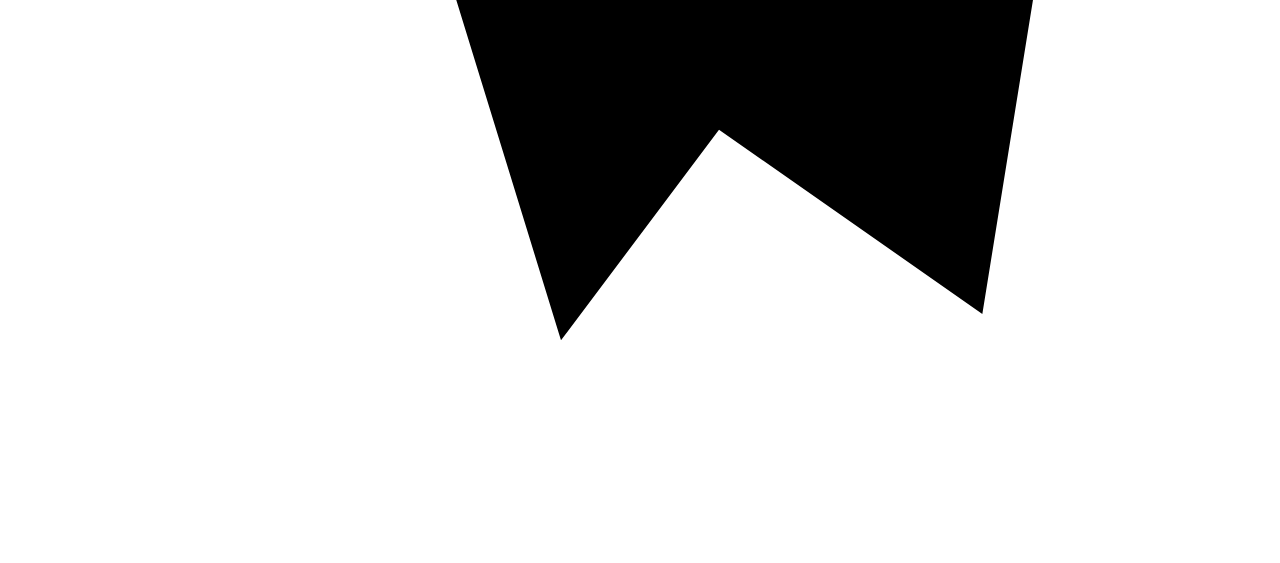
==== commit 6ec97354: "Add files via upload" ====
--- a/index.html
+++ b/index.html
@@ -3,7 +3,6 @@
 <head>
 <meta charset="UTF-8">
 <meta name="viewport" content="width=device-width, initial-scale=1.0">
-<meta name="viewport" content="width=device-width, initial-scale=1.0, maximum-scale=1.0, user-scalable=no, viewport-fit=cover">
 <title>Vinyl Cafe — кофе и винил</title>
 <meta name="description" content="Vinyl Cafe — пространство, где кофе встречается с виниловой музыкой.">
 <link rel="preconnect" href="https://fonts.googleapis.com">
@@ -244,4 +243,4 @@
 <script src="i18n.js"></script>
 <script src="script.js"></script>
 </body>
-</html>
+</html>
